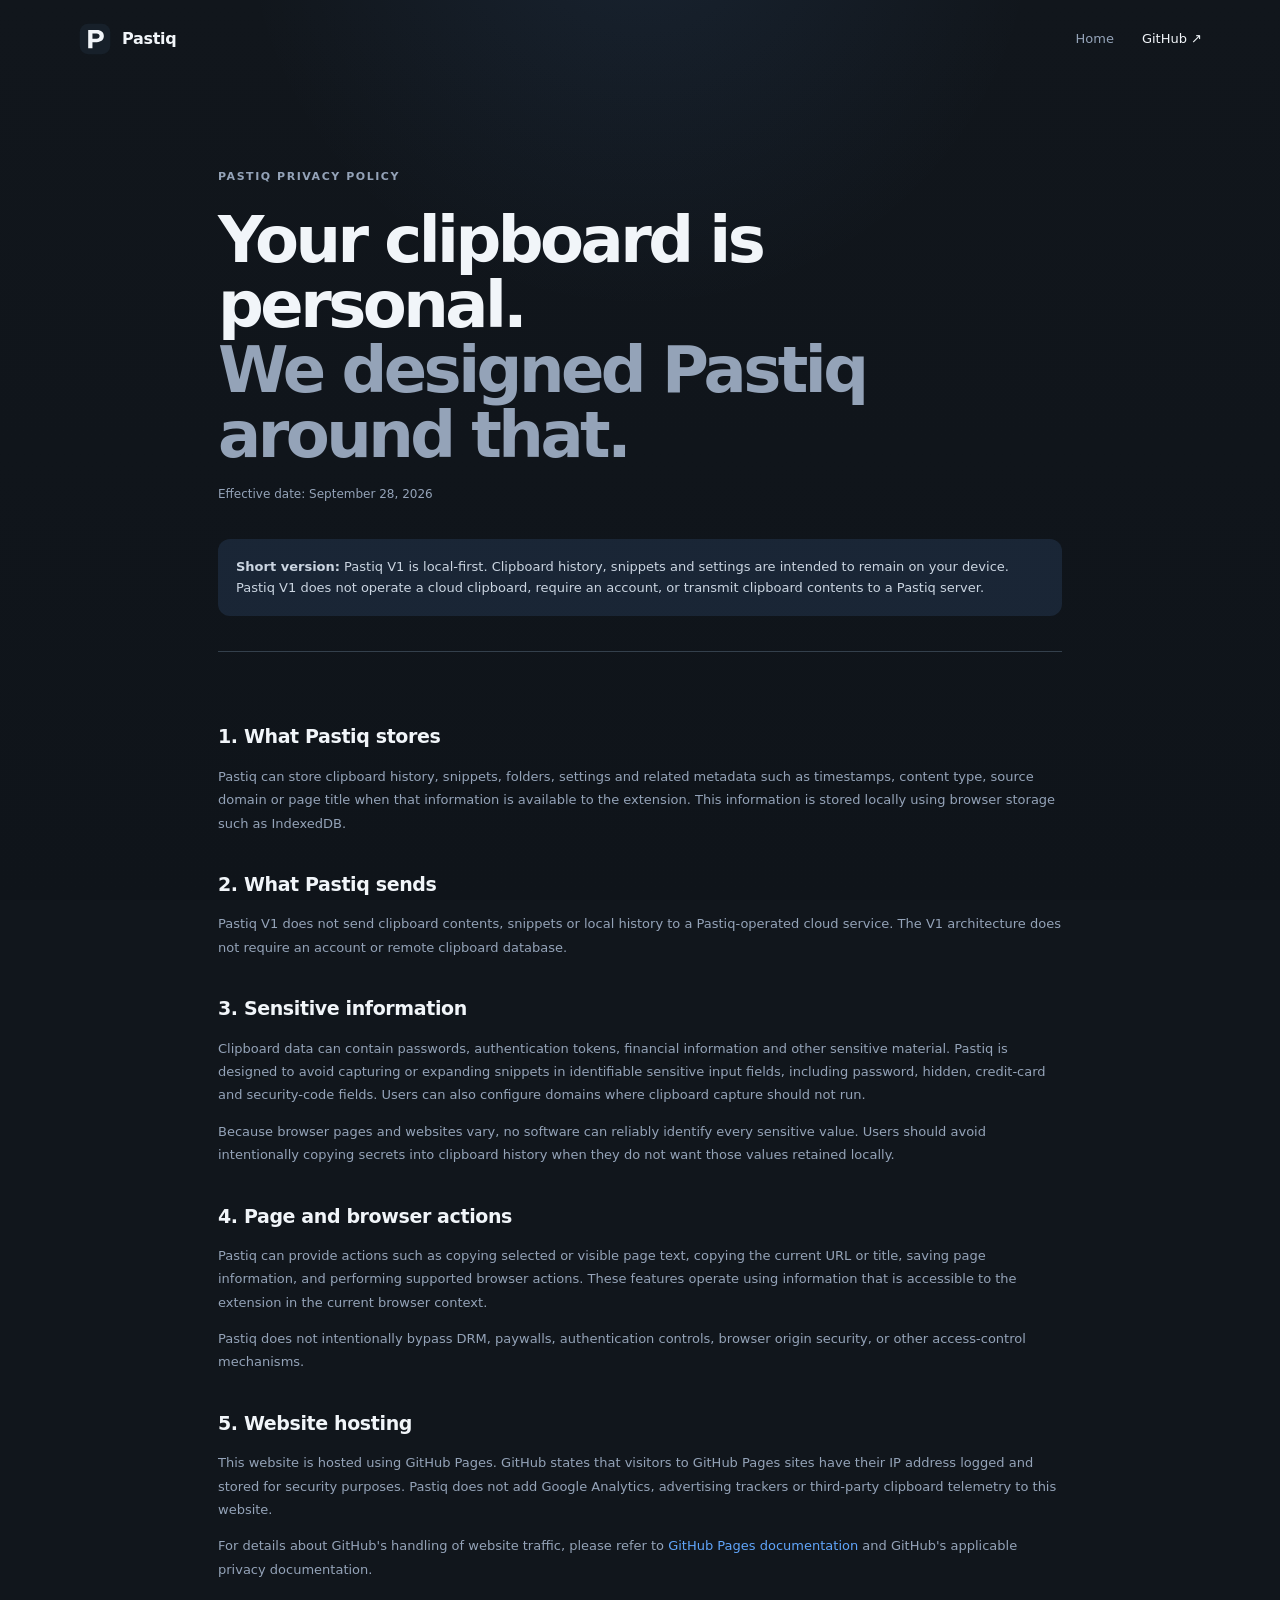
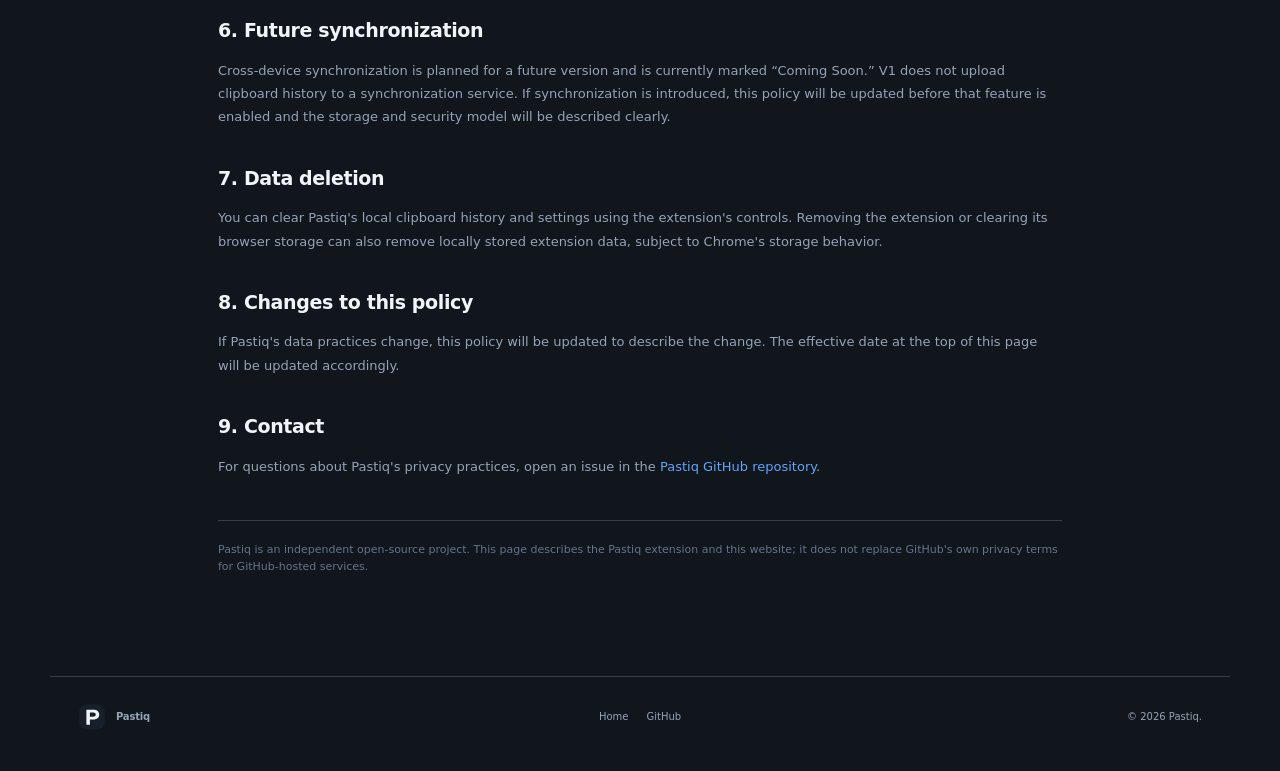
==== privacy.html @ 8e811655 "Initial commit: Pastiq official website" ====
<!doctype html>
<html lang="en">
<head>
  <meta charset="utf-8">
  <meta name="viewport" content="width=device-width, initial-scale=1">
  <meta name="theme-color" content="#11161C">
  <meta name="description" content="Pastiq Privacy Policy.">
  <title>Privacy Policy — Pastiq</title>
  <link rel="icon" href="favicon.svg" type="image/svg+xml">
  <link rel="stylesheet" href="styles.css">
</head>
<body>
  <header class="nav">
    <a class="brand" href="./" aria-label="Pastiq home"><span class="brand-mark"><svg viewBox="0 0 40 40"><rect x="2" y="2" width="36" height="36" rx="10" fill="#17202A"/><path d="M12 31V9.5h10.2c5.1 0 8.2 2.8 8.2 7.1s-3.1 7.1-8.2 7.1h-5.2V31H12Zm5-11.4h4.8c2.3 0 3.6-1.1 3.6-3s-1.3-3-3.6-3H17v6Z" fill="#F1F5F9"/></svg></span><span>Pastiq</span></a>
    <nav class="nav-links"><a href="./">Home</a><a class="github-link" href="https://github.com/pratyushkk/pastiq" target="_blank" rel="noopener">GitHub ↗</a></nav>
  </header>

  <main class="policy">
    <div class="eyebrow">Pastiq Privacy Policy</div>
    <h1>Your clipboard is personal.<br><span>We designed Pastiq around that.</span></h1>
    <p class="policy-lead">Effective date: September 28, 2026</p>

    <div class="policy-callout"><strong>Short version:</strong> Pastiq V1 is local-first. Clipboard history, snippets and settings are intended to remain on your device. Pastiq V1 does not operate a cloud clipboard, require an account, or transmit clipboard contents to a Pastiq server.</div>

    <article class="policy-content">
      <h2>1. What Pastiq stores</h2>
      <p>Pastiq can store clipboard history, snippets, folders, settings and related metadata such as timestamps, content type, source domain or page title when that information is available to the extension. This information is stored locally using browser storage such as IndexedDB.</p>

      <h2>2. What Pastiq sends</h2>
      <p>Pastiq V1 does not send clipboard contents, snippets or local history to a Pastiq-operated cloud service. The V1 architecture does not require an account or remote clipboard database.</p>

      <h2>3. Sensitive information</h2>
      <p>Clipboard data can contain passwords, authentication tokens, financial information and other sensitive material. Pastiq is designed to avoid capturing or expanding snippets in identifiable sensitive input fields, including password, hidden, credit-card and security-code fields. Users can also configure domains where clipboard capture should not run.</p>
      <p>Because browser pages and websites vary, no software can reliably identify every sensitive value. Users should avoid intentionally copying secrets into clipboard history when they do not want those values retained locally.</p>

      <h2>4. Page and browser actions</h2>
      <p>Pastiq can provide actions such as copying selected or visible page text, copying the current URL or title, saving page information, and performing supported browser actions. These features operate using information that is accessible to the extension in the current browser context.</p>
      <p>Pastiq does not intentionally bypass DRM, paywalls, authentication controls, browser origin security, or other access-control mechanisms.</p>

      <h2>5. Website hosting</h2>
      <p>This website is hosted using GitHub Pages. GitHub states that visitors to GitHub Pages sites have their IP address logged and stored for security purposes. Pastiq does not add Google Analytics, advertising trackers or third-party clipboard telemetry to this website.</p>
      <p>For details about GitHub's handling of website traffic, please refer to <a href="https://docs.github.com/en/pages/getting-started-with-github-pages/what-is-github-pages" target="_blank" rel="noopener">GitHub Pages documentation</a> and GitHub's applicable privacy documentation.</p>

      <h2>6. Future synchronization</h2>
      <p>Cross-device synchronization is planned for a future version and is currently marked “Coming Soon.” V1 does not upload clipboard history to a synchronization service. If synchronization is introduced, this policy will be updated before that feature is enabled and the storage and security model will be described clearly.</p>

      <h2>7. Data deletion</h2>
      <p>You can clear Pastiq's local clipboard history and settings using the extension's controls. Removing the extension or clearing its browser storage can also remove locally stored extension data, subject to Chrome's storage behavior.</p>

      <h2>8. Changes to this policy</h2>
      <p>If Pastiq's data practices change, this policy will be updated to describe the change. The effective date at the top of this page will be updated accordingly.</p>

      <h2>9. Contact</h2>
      <p>For questions about Pastiq's privacy practices, open an issue in the <a href="https://github.com/pratyushkk/pastiq/issues" target="_blank" rel="noopener">Pastiq GitHub repository</a>.</p>

      <div class="policy-footer-note">Pastiq is an independent open-source project. This page describes the Pastiq extension and this website; it does not replace GitHub's own privacy terms for GitHub-hosted services.</div>
    </article>
  </main>

  <footer class="footer">
    <a class="brand" href="./"><span class="brand-mark small"><svg viewBox="0 0 40 40"><rect x="2" y="2" width="36" height="36" rx="10" fill="#17202A"/><path d="M12 31V9.5h10.2c5.1 0 8.2 2.8 8.2 7.1s-3.1 7.1-8.2 7.1h-5.2V31H12Zm5-11.4h4.8c2.3 0 3.6-1.1 3.6-3s-1.3-3-3.6-3H17v6Z" fill="#F1F5F9"/></svg></span><span>Pastiq</span></a>
    <div class="footer-links"><a href="./">Home</a><a href="https://github.com/pratyushkk/pastiq" target="_blank" rel="noopener">GitHub</a></div>
    <p>© 2026 Pastiq.</p>
  </footer>
</body>
</html>
---- styles.css ----
:root{--bg:#11161C;--bg2:#151B22;--surface:#1A2129;--elev:#222B35;--hover:#28333E;--active:#303C48;--border:#34404C;--border2:#465361;--text:#F1F5F9;--text2:#CBD5E1;--muted:#94A3B8;--disabled:#64748B;--blue:#60A5FA;--blue2:#3B82F6;--blueSoft:rgba(96,165,250,.12);--green:#34D399;--purple:#A78BFA;--radius:12px;--font:Inter,ui-sans-serif,system-ui,-apple-system,BlinkMacSystemFont,"Segoe UI",sans-serif}*{box-sizing:border-box}html{scroll-behavior:smooth}body{margin:0;background:var(--bg);color:var(--text);font-family:var(--font);line-height:1.6;-webkit-font-smoothing:antialiased}body:before{content:"";position:fixed;inset:0;pointer-events:none;background:radial-gradient(circle at 50% -10%,rgba(96,165,250,.09),transparent 34%),linear-gradient(180deg,#11161C 0%,#0f141a 100%)}a{color:inherit;text-decoration:none}.ambient{position:absolute;width:420px;height:420px;border-radius:50%;filter:blur(100px);opacity:.08;pointer-events:none}.ambient-one{background:#3B82F6;top:260px;left:-220px}.ambient-two{background:#60A5FA;top:850px;right:-240px}.nav{position:relative;z-index:5;max-width:1180px;margin:auto;padding:22px 28px;display:flex;align-items:center;justify-content:space-between}.brand{display:flex;align-items:center;gap:10px;font-weight:700;letter-spacing:-.02em}.brand-mark{width:34px;height:34px;display:grid;place-items:center}.brand-mark svg{width:34px;height:34px}.brand-mark.small{width:28px;height:28px}.brand-mark.small svg{width:28px;height:28px}.nav-links{display:flex;align-items:center;gap:28px;color:var(--muted);font-size:13px}.nav-links a:hover,.footer a:hover,.text-link:hover{color:var(--text)}.github-link{color:var(--text)!important}.hero{position:relative;z-index:1;max-width:1180px;margin:0 auto;padding:105px 28px 90px;text-align:center}.eyebrow{text-transform:uppercase;letter-spacing:.14em;font-size:11px;font-weight:700;color:var(--muted);display:flex;align-items:center;gap:8px}.hero>.eyebrow{justify-content:center}.status-dot{width:6px;height:6px;border-radius:50%;background:var(--green);box-shadow:0 0 12px rgba(52,211,153,.45)}h1{font-size:clamp(48px,7vw,84px);line-height:1.02;letter-spacing:-.055em;margin:22px 0 24px;font-weight:760}h1 span,h2 span{color:var(--muted)}.hero-copy{max-width:690px;margin:0 auto;color:var(--text2);font-size:17px;line-height:1.7}.hero-actions{display:flex;justify-content:center;gap:10px;margin:30px 0 14px}.button{padding:11px 17px;border-radius:9px;font-size:13px;font-weight:650;border:1px solid var(--border);transition:150ms ease}.button.primary{background:var(--blue);color:#08111b;border-color:var(--blue)}.button.primary:hover{background:var(--blue2);border-color:var(--blue2);transform:translateY(-1px)}.button.secondary{background:rgba(255,255,255,.02);color:var(--text2)}.button.secondary:hover{background:var(--surface);border-color:var(--border2)}.hero-note{font-size:10px;letter-spacing:.18em;color:var(--disabled);margin-top:17px}.product-frame{margin:68px auto 0;max-width:930px;text-align:left;background:rgba(17,22,28,.88);border:1px solid var(--border);border-radius:16px;overflow:hidden;box-shadow:0 30px 90px rgba(0,0,0,.42),0 0 0 1px rgba(255,255,255,.02);backdrop-filter:blur(12px)}.window-bar{height:42px;border-bottom:1px solid var(--border);display:flex;align-items:center;padding:0 14px;position:relative;color:var(--muted);font-size:11px}.window-dots{display:flex;gap:6px}.window-dots i{width:6px;height:6px;border-radius:50%;background:#46515d}.window-title{position:absolute;left:50%;transform:translateX(-50%)}.window-shortcut{margin-left:auto;border:1px solid var(--border);border-radius:5px;padding:2px 6px;font-size:9px}.product-body{display:flex;min-height:470px}.product-side{width:180px;border-right:1px solid var(--border);padding:22px 13px;background:rgba(255,255,255,.01)}.mini-brand{display:flex;align-items:center;gap:8px;font-size:12px;padding:0 9px 22px}.mini-icon{display:grid;place-items:center;width:23px;height:23px;border-radius:7px;background:linear-gradient(135deg,#60A5FA,#3B82F6);color:#07111c;font-weight:800}.side-item{display:flex;align-items:center;gap:9px;color:var(--muted);font-size:11px;padding:9px;border-radius:7px;margin:2px 0}.side-item.active{color:var(--text);background:var(--blueSoft);box-shadow:inset 2px 0 var(--blue)}.product-main{flex:1;padding:23px 25px}.search-demo{height:42px;border:1px solid var(--border);background:var(--surface);border-radius:9px;display:flex;align-items:center;gap:10px;padding:0 11px;color:var(--muted);font-size:12px}.search-demo .search-text{color:var(--text2);flex:1}.search-demo kbd,.keys kbd,.mock-search kbd{font:inherit;color:var(--muted);border:1px solid var(--border);background:var(--bg2);border-radius:5px;padding:2px 6px;font-size:9px}.demo-tabs{display:flex;gap:4px;margin:14px 0 21px;border-bottom:1px solid var(--border);padding-bottom:8px}.demo-tabs span{font-size:10px;color:var(--muted);padding:6px 12px;border-radius:6px}.demo-tabs .selected{color:var(--text);background:var(--blueSoft);box-shadow:inset 0 -1px var(--blue)}.section-label{font-size:10px;font-weight:700;color:var(--text2);margin:16px 0 8px}.section-label a{float:right;color:var(--blue);font-weight:600}.clip-grid{display:grid;grid-template-columns:1fr 1fr;gap:8px}.clip{min-width:0;display:flex;align-items:center;gap:10px;padding:10px;border:1px solid var(--border);background:var(--surface);border-radius:8px}.clip-icon{width:30px;height:30px;flex:0 0 30px;border-radius:7px;display:grid;place-items:center;font-size:13px}.clip-icon.mail{background:rgba(96,165,250,.13);color:#93C5FD}.clip-icon.home{background:rgba(251,191,36,.10);color:#FCD34D}.clip-icon.link{background:rgba(96,165,250,.13);color:#93C5FD}.clip-icon.code{background:rgba(52,211,153,.10);color:#6EE7B7}.clip-icon.text{background:rgba(167,139,250,.10);color:#C4B5FD}.clip b{display:block;font-size:10px;white-space:nowrap;overflow:hidden;text-overflow:ellipsis}.clip small{display:block;color:var(--muted);font-size:9px;white-space:nowrap;overflow:hidden;text-overflow:ellipsis;margin-top:2px}.pin{margin-left:auto;color:var(--blue);font-size:11px}.clip-list{display:grid;gap:7px}.clip-list .clip{padding:9px 10px}.clip-list time{margin-left:auto;color:var(--disabled);font-size:9px}.section{position:relative;z-index:1;max-width:1180px;margin:auto;padding:105px 28px}.section-heading{max-width:680px;margin-bottom:38px}.section-heading h2,.command-copy h2,.privacy-card h2,.download-card h2{font-size:clamp(34px,4vw,54px);line-height:1.08;letter-spacing:-.045em;margin:13px 0 16px}.section-heading p,.command-copy>p{color:var(--muted);max-width:620px;margin:0}.feature-grid{display:grid;grid-template-columns:repeat(3,1fr);gap:12px}.feature-card{min-height:270px;background:linear-gradient(180deg,rgba(34,43,53,.62),rgba(26,33,41,.62));border:1px solid var(--border);border-radius:13px;padding:25px;box-shadow:0 18px 50px rgba(0,0,0,.13)}.feature-card.large{grid-column:span 2;min-height:390px}.feature-icon{width:32px;height:32px;border:1px solid var(--border);border-radius:8px;display:grid;place-items:center;color:var(--blue);background:var(--blueSoft);font-size:13px}.feature-card h3{margin:19px 0 8px;font-size:16px;letter-spacing:-.02em}.feature-card p{color:var(--muted);font-size:12px;line-height:1.7;margin:0}.mock-command{margin-top:25px;border:1px solid var(--border);border-radius:9px;overflow:hidden;background:#131920}.mock-search{height:36px;border-bottom:1px solid var(--border);padding:0 10px;display:flex;align-items:center;gap:8px;font-size:11px;color:var(--text2)}.mock-search kbd{margin-left:auto}.mock-row{display:flex;align-items:center;gap:9px;padding:10px;border-bottom:1px solid rgba(52,64,76,.55)}.mock-row:last-child{border:0}.mock-row>span{width:24px;height:24px;border-radius:6px;display:grid;place-items:center;background:var(--surface);font-size:10px}.mock-row .blue{color:#93C5FD}.mock-row .purple{color:#C4B5FD}.mock-row .green{color:#6EE7B7}.mock-row div{flex:1}.mock-row b{display:block;font-size:10px}.mock-row small{display:block;color:var(--muted);font-size:8px}.mock-row em{font-style:normal;color:var(--disabled);font-size:8px}.stat-row{display:flex;align-items:baseline;gap:9px;margin-top:36px}.stat-row strong{font-size:38px;letter-spacing:-.06em}.stat-row span{font-size:10px;color:var(--muted)}code{font-family:ui-monospace,SFMono-Regular,Menlo,monospace;color:#BFDBFE;background:rgba(96,165,250,.09);padding:2px 5px;border-radius:5px;font-size:.9em}.snippet-chip{margin-top:28px;border:1px solid var(--border);background:var(--surface);border-radius:8px;padding:10px;font-size:10px;display:flex;gap:9px;align-items:center}.snippet-chip span:first-child{color:var(--blue);font-family:monospace}.snippet-chip span:last-child{color:var(--muted);white-space:nowrap;overflow:hidden;text-overflow:ellipsis}.action-stack{display:grid;gap:6px;margin-top:25px}.action-stack span{display:flex;justify-content:space-between;gap:8px;border:1px solid var(--border);background:var(--surface);border-radius:7px;padding:8px;font-size:9px;color:var(--text2)}.action-stack b{font-weight:500;color:var(--blue);font-size:8px}.keys{display:flex;align-items:center;gap:5px;margin-top:34px;color:var(--muted);font-size:11px}.keys kbd{border:1px solid var(--border);background:var(--surface);border-radius:6px;padding:5px 8px;color:var(--text2);font-size:9px}.swatches{display:flex;gap:5px;margin-top:34px}.swatches i{width:28px;height:28px;border-radius:8px;border:1px solid var(--border)}.swatches i:nth-child(1){background:#11161C}.swatches i:nth-child(2){background:#1A2129}.swatches i:nth-child(3){background:#222B35}.swatches i:nth-child(4){background:#34404C}.swatches i:nth-child(5){background:#60A5FA}.command-section{position:relative;z-index:1;max-width:1180px;margin:auto;padding:105px 28px;display:grid;grid-template-columns:1fr 1fr;gap:70px;align-items:center}.command-copy ul{padding:0;margin:28px 0 0;list-style:none;display:grid;gap:12px;color:var(--text2);font-size:12px}.command-copy li span{color:var(--green);margin-right:9px}.command-panel{background:rgba(17,22,28,.9);border:1px solid var(--border);border-radius:14px;padding:12px;box-shadow:0 25px 70px rgba(0,0,0,.3)}.panel-search{height:40px;border:1px solid var(--border);border-radius:8px;background:var(--surface);display:flex;align-items:center;padding:0 11px;color:var(--text2);font-size:11px}.panel-search span{margin-left:auto;color:var(--muted)}.panel-title{font-size:9px;font-weight:700;color:var(--muted);letter-spacing:.12em;padding:17px 7px 7px}.command-row{display:flex;align-items:center;gap:9px;padding:10px 8px;border-radius:7px;color:var(--text2);font-size:10px}.command-row.active{background:var(--blueSoft);box-shadow:inset 0 0 0 1px var(--accent-border)}.command-row>span{color:var(--blue);width:17px;text-align:center}.command-row b{font-weight:550;flex:1}.command-row button{border:1px solid var(--border);background:var(--surface);color:var(--muted);border-radius:5px;padding:4px 7px;font:inherit}.divider{height:1px;background:var(--border);margin:8px 0}.privacy-section{position:relative;z-index:1;max-width:1180px;margin:auto;padding:30px 28px 105px}.privacy-card{display:flex;gap:22px;align-items:flex-start;background:linear-gradient(135deg,rgba(96,165,250,.10),rgba(34,43,53,.6));border:1px solid var(--accent-border);border-radius:14px;padding:32px}.privacy-icon{width:40px;height:40px;border-radius:10px;display:grid;place-items:center;background:var(--blueSoft);color:var(--blue);border:1px solid var(--accent-border);flex:0 0 auto}.privacy-card h2{font-size:30px;margin:7px 0 10px}.privacy-card p{color:var(--muted);font-size:12px;max-width:750px;margin:0 0 10px}.text-link{font-size:12px;color:var(--blue);font-weight:650}.download-section{position:relative;z-index:1;max-width:1180px;margin:auto;padding:0 28px 110px}.download-card{text-align:center;padding:70px 30px;border:1px solid var(--border);border-radius:16px;background:linear-gradient(180deg,rgba(34,43,53,.68),rgba(17,22,28,.68))}.download-card h2{font-size:44px}.download-card p{max-width:600px;margin:0 auto;color:var(--muted);font-size:12px}.download-meta{display:flex;justify-content:center;gap:8px;flex-wrap:wrap;margin-top:24px}.download-meta span{border:1px solid var(--border);background:var(--surface);border-radius:999px;padding:5px 9px;color:var(--muted);font-size:9px}.footer{position:relative;z-index:1;max-width:1180px;margin:auto;padding:26px 28px 40px;border-top:1px solid var(--border);display:grid;grid-template-columns:1fr auto 1fr;align-items:center;gap:18px;color:var(--muted);font-size:10px}.footer-links{display:flex;gap:18px}.footer p{text-align:right;margin:0}.policy{position:relative;z-index:1;max-width:900px;margin:auto;padding:90px 28px 100px}.policy h1{font-size:clamp(40px,5vw,65px);margin-bottom:16px}.policy-lead{color:var(--muted);font-size:12px}.policy-callout{margin:35px 0;border:1px solid var(--accent-border);background:var(--blueSoft);border-radius:12px;padding:18px;color:var(--text2);font-size:13px}.policy-content{border-top:1px solid var(--border);padding-top:35px}.policy-content h2{font-size:19px;letter-spacing:-.02em;margin:34px 0 8px}.policy-content p{color:var(--muted);font-size:13px;line-height:1.8}.policy-content a{color:var(--blue)}.policy-footer-note{margin-top:42px;padding-top:20px;border-top:1px solid var(--border);font-size:11px;color:var(--disabled)}@media(max-width:850px){.nav-links{gap:14px}.feature-grid{grid-template-columns:1fr 1fr}.feature-card.large{grid-column:span 2}.command-section{grid-template-columns:1fr;gap:35px}.product-side{display:none}.product-main{padding:18px}.hero{padding-top:75px}}@media(max-width:620px){.nav{padding:17px 18px}.nav-links a:not(.github-link){display:none}.hero,.section,.command-section,.privacy-section,.download-section,.policy{padding-left:18px;padding-right:18px}.hero{padding-top:62px}.hero-copy{font-size:15px}.feature-grid{grid-template-columns:1fr}.feature-card.large{grid-column:auto}.clip-grid{grid-template-columns:1fr}.product-frame{margin-top:45px}.product-body{min-height:360px}.footer{grid-template-columns:1fr;gap:12px;padding-left:18px;padding-right:18px}.footer p{text-align:left}.privacy-card{flex-direction:column}.download-card{padding:50px 20px}.download-card h2{font-size:34px}}@media(prefers-reduced-motion:reduce){html{scroll-behavior:auto}.button{transition:none}}
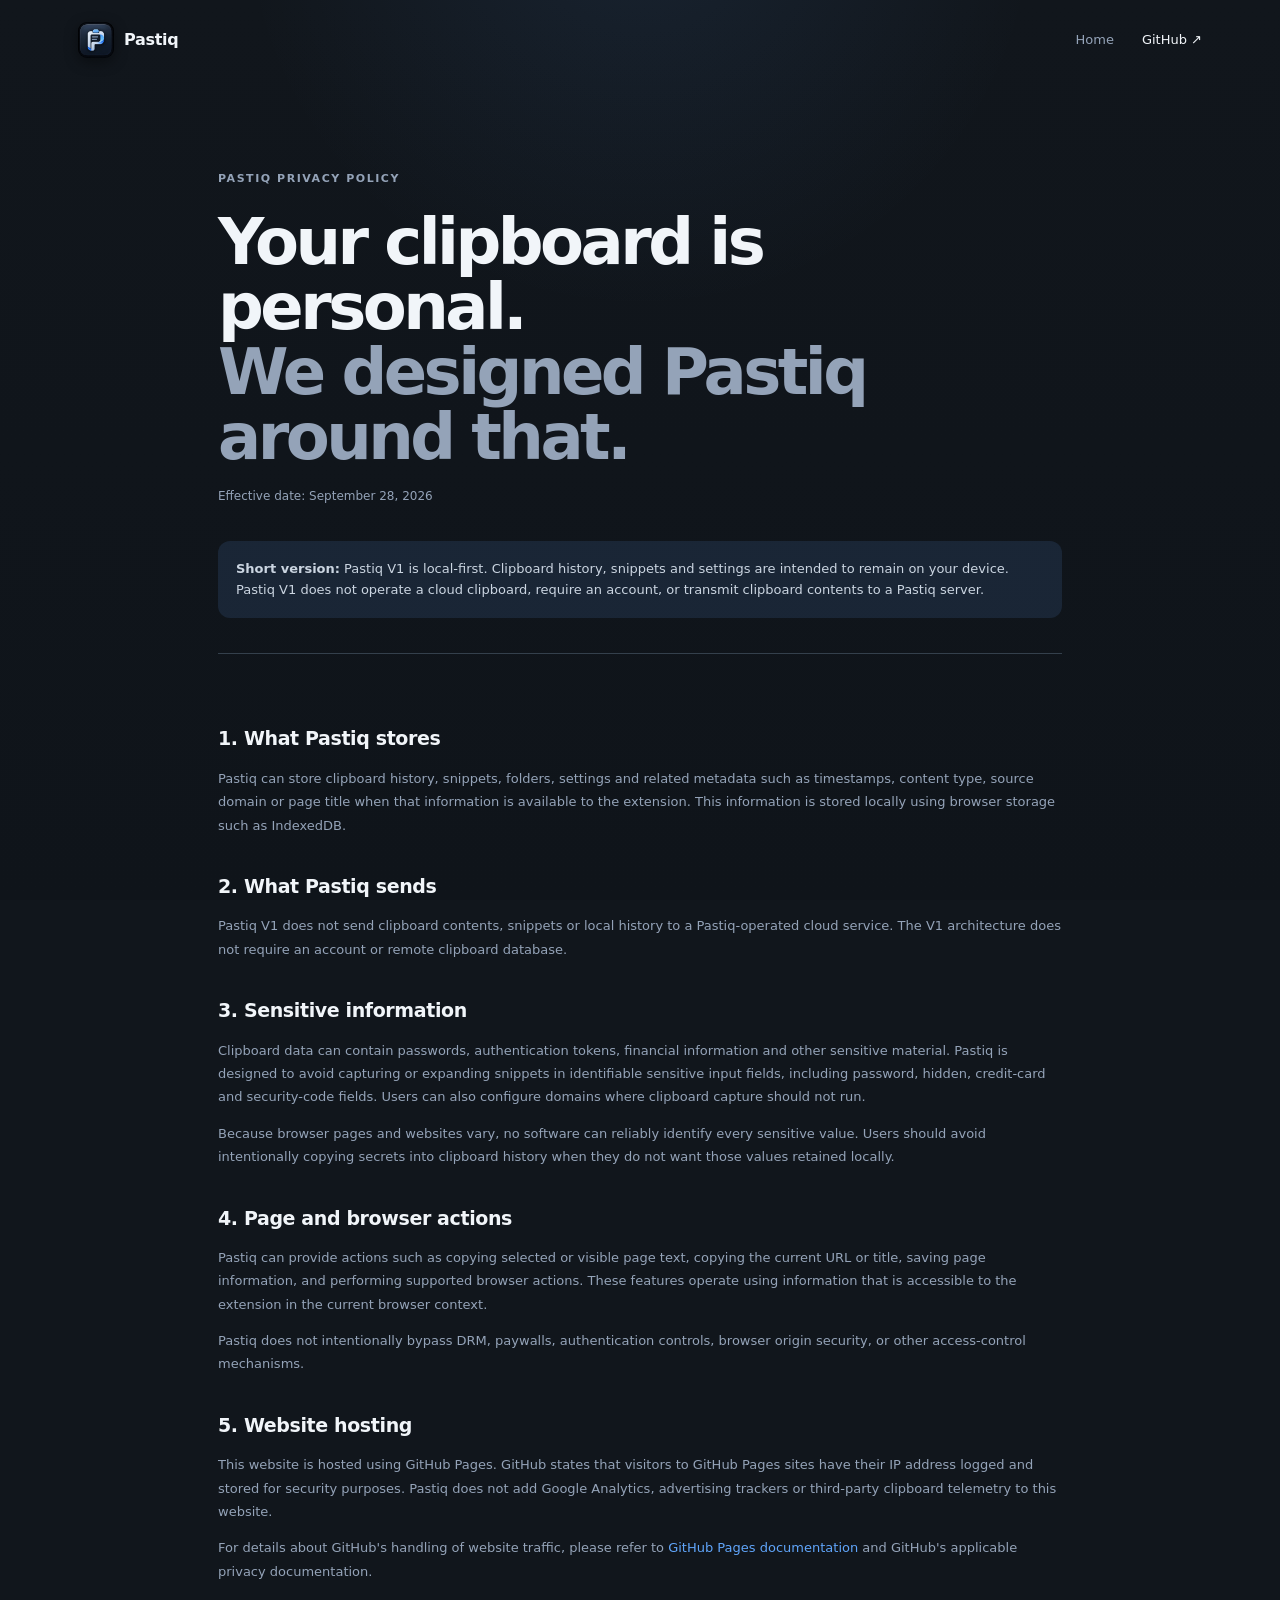
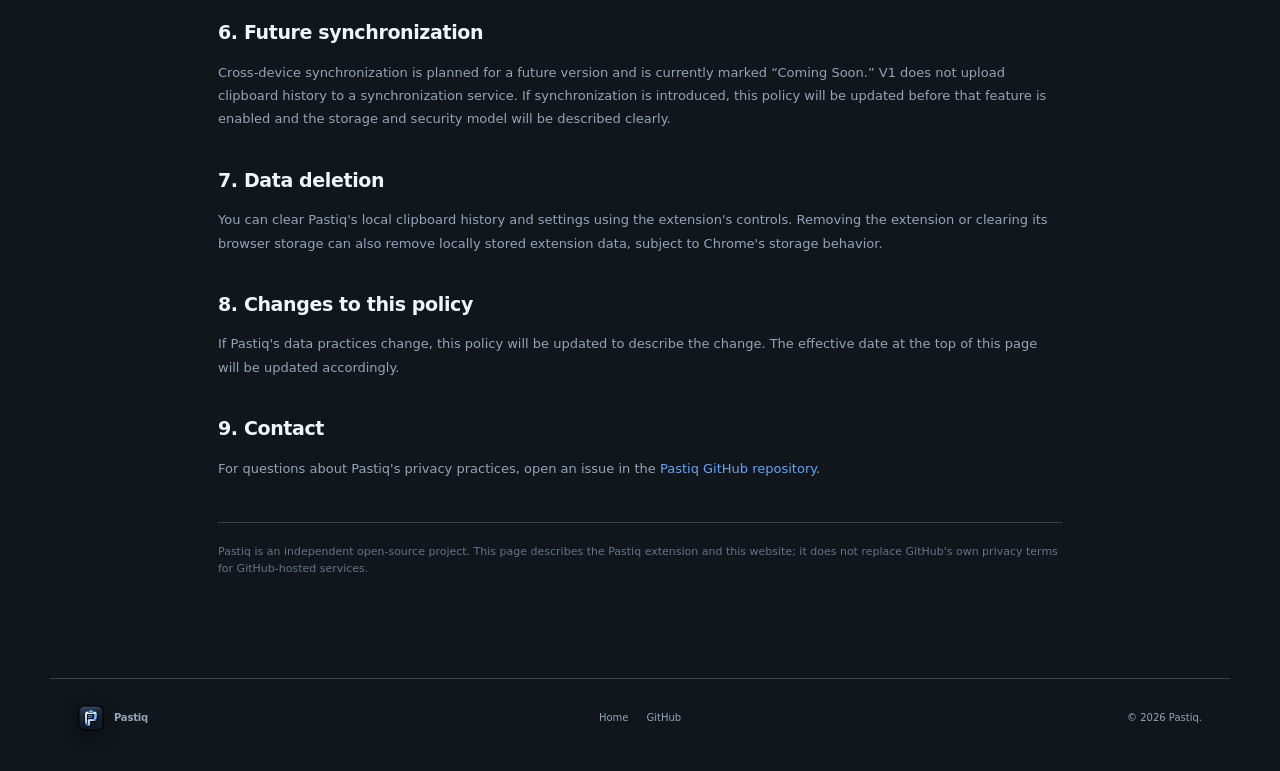
==== commit aea424c5: "Feat: Use official Pastiq brand logo across website, favicon, and preview" ====
--- a/privacy.html
+++ b/privacy.html
@@ -6,12 +6,13 @@
   <meta name="theme-color" content="#11161C">
   <meta name="description" content="Pastiq Privacy Policy.">
   <title>Privacy Policy — Pastiq</title>
-  <link rel="icon" href="favicon.svg" type="image/svg+xml">
+  <link rel="icon" href="icons/icon32.png" type="image/png">
+  <link rel="apple-touch-icon" href="icons/icon128.png">
   <link rel="stylesheet" href="styles.css">
 </head>
 <body>
   <header class="nav">
-    <a class="brand" href="./" aria-label="Pastiq home"><span class="brand-mark"><svg viewBox="0 0 40 40"><rect x="2" y="2" width="36" height="36" rx="10" fill="#17202A"/><path d="M12 31V9.5h10.2c5.1 0 8.2 2.8 8.2 7.1s-3.1 7.1-8.2 7.1h-5.2V31H12Zm5-11.4h4.8c2.3 0 3.6-1.1 3.6-3s-1.3-3-3.6-3H17v6Z" fill="#F1F5F9"/></svg></span><span>Pastiq</span></a>
+    <a class="brand" href="./" aria-label="Pastiq home"><img src="icons/icon128.png" alt="Pastiq logo" class="brand-logo" width="36" height="36"><span>Pastiq</span></a>
     <nav class="nav-links"><a href="./">Home</a><a class="github-link" href="https://github.com/pratyushkk/pastiq" target="_blank" rel="noopener">GitHub ↗</a></nav>
   </header>
 
@@ -58,7 +59,7 @@
   </main>
 
   <footer class="footer">
-    <a class="brand" href="./"><span class="brand-mark small"><svg viewBox="0 0 40 40"><rect x="2" y="2" width="36" height="36" rx="10" fill="#17202A"/><path d="M12 31V9.5h10.2c5.1 0 8.2 2.8 8.2 7.1s-3.1 7.1-8.2 7.1h-5.2V31H12Zm5-11.4h4.8c2.3 0 3.6-1.1 3.6-3s-1.3-3-3.6-3H17v6Z" fill="#F1F5F9"/></svg></span><span>Pastiq</span></a>
+    <a class="brand" href="./"><img src="icons/icon48.png" alt="Pastiq logo" class="brand-logo small" width="26" height="26"><span>Pastiq</span></a>
     <div class="footer-links"><a href="./">Home</a><a href="https://github.com/pratyushkk/pastiq" target="_blank" rel="noopener">GitHub</a></div>
     <p>© 2026 Pastiq.</p>
   </footer>
--- a/styles.css
+++ b/styles.css
@@ -1 +1 @@
-:root{--bg:#11161C;--bg2:#151B22;--surface:#1A2129;--elev:#222B35;--hover:#28333E;--active:#303C48;--border:#34404C;--border2:#465361;--text:#F1F5F9;--text2:#CBD5E1;--muted:#94A3B8;--disabled:#64748B;--blue:#60A5FA;--blue2:#3B82F6;--blueSoft:rgba(96,165,250,.12);--green:#34D399;--purple:#A78BFA;--radius:12px;--font:Inter,ui-sans-serif,system-ui,-apple-system,BlinkMacSystemFont,"Segoe UI",sans-serif}*{box-sizing:border-box}html{scroll-behavior:smooth}body{margin:0;background:var(--bg);color:var(--text);font-family:var(--font);line-height:1.6;-webkit-font-smoothing:antialiased}body:before{content:"";position:fixed;inset:0;pointer-events:none;background:radial-gradient(circle at 50% -10%,rgba(96,165,250,.09),transparent 34%),linear-gradient(180deg,#11161C 0%,#0f141a 100%)}a{color:inherit;text-decoration:none}.ambient{position:absolute;width:420px;height:420px;border-radius:50%;filter:blur(100px);opacity:.08;pointer-events:none}.ambient-one{background:#3B82F6;top:260px;left:-220px}.ambient-two{background:#60A5FA;top:850px;right:-240px}.nav{position:relative;z-index:5;max-width:1180px;margin:auto;padding:22px 28px;display:flex;align-items:center;justify-content:space-between}.brand{display:flex;align-items:center;gap:10px;font-weight:700;letter-spacing:-.02em}.brand-mark{width:34px;height:34px;display:grid;place-items:center}.brand-mark svg{width:34px;height:34px}.brand-mark.small{width:28px;height:28px}.brand-mark.small svg{width:28px;height:28px}.nav-links{display:flex;align-items:center;gap:28px;color:var(--muted);font-size:13px}.nav-links a:hover,.footer a:hover,.text-link:hover{color:var(--text)}.github-link{color:var(--text)!important}.hero{position:relative;z-index:1;max-width:1180px;margin:0 auto;padding:105px 28px 90px;text-align:center}.eyebrow{text-transform:uppercase;letter-spacing:.14em;font-size:11px;font-weight:700;color:var(--muted);display:flex;align-items:center;gap:8px}.hero>.eyebrow{justify-content:center}.status-dot{width:6px;height:6px;border-radius:50%;background:var(--green);box-shadow:0 0 12px rgba(52,211,153,.45)}h1{font-size:clamp(48px,7vw,84px);line-height:1.02;letter-spacing:-.055em;margin:22px 0 24px;font-weight:760}h1 span,h2 span{color:var(--muted)}.hero-copy{max-width:690px;margin:0 auto;color:var(--text2);font-size:17px;line-height:1.7}.hero-actions{display:flex;justify-content:center;gap:10px;margin:30px 0 14px}.button{padding:11px 17px;border-radius:9px;font-size:13px;font-weight:650;border:1px solid var(--border);transition:150ms ease}.button.primary{background:var(--blue);color:#08111b;border-color:var(--blue)}.button.primary:hover{background:var(--blue2);border-color:var(--blue2);transform:translateY(-1px)}.button.secondary{background:rgba(255,255,255,.02);color:var(--text2)}.button.secondary:hover{background:var(--surface);border-color:var(--border2)}.hero-note{font-size:10px;letter-spacing:.18em;color:var(--disabled);margin-top:17px}.product-frame{margin:68px auto 0;max-width:930px;text-align:left;background:rgba(17,22,28,.88);border:1px solid var(--border);border-radius:16px;overflow:hidden;box-shadow:0 30px 90px rgba(0,0,0,.42),0 0 0 1px rgba(255,255,255,.02);backdrop-filter:blur(12px)}.window-bar{height:42px;border-bottom:1px solid var(--border);display:flex;align-items:center;padding:0 14px;position:relative;color:var(--muted);font-size:11px}.window-dots{display:flex;gap:6px}.window-dots i{width:6px;height:6px;border-radius:50%;background:#46515d}.window-title{position:absolute;left:50%;transform:translateX(-50%)}.window-shortcut{margin-left:auto;border:1px solid var(--border);border-radius:5px;padding:2px 6px;font-size:9px}.product-body{display:flex;min-height:470px}.product-side{width:180px;border-right:1px solid var(--border);padding:22px 13px;background:rgba(255,255,255,.01)}.mini-brand{display:flex;align-items:center;gap:8px;font-size:12px;padding:0 9px 22px}.mini-icon{display:grid;place-items:center;width:23px;height:23px;border-radius:7px;background:linear-gradient(135deg,#60A5FA,#3B82F6);color:#07111c;font-weight:800}.side-item{display:flex;align-items:center;gap:9px;color:var(--muted);font-size:11px;padding:9px;border-radius:7px;margin:2px 0}.side-item.active{color:var(--text);background:var(--blueSoft);box-shadow:inset 2px 0 var(--blue)}.product-main{flex:1;padding:23px 25px}.search-demo{height:42px;border:1px solid var(--border);background:var(--surface);border-radius:9px;display:flex;align-items:center;gap:10px;padding:0 11px;color:var(--muted);font-size:12px}.search-demo .search-text{color:var(--text2);flex:1}.search-demo kbd,.keys kbd,.mock-search kbd{font:inherit;color:var(--muted);border:1px solid var(--border);background:var(--bg2);border-radius:5px;padding:2px 6px;font-size:9px}.demo-tabs{display:flex;gap:4px;margin:14px 0 21px;border-bottom:1px solid var(--border);padding-bottom:8px}.demo-tabs span{font-size:10px;color:var(--muted);padding:6px 12px;border-radius:6px}.demo-tabs .selected{color:var(--text);background:var(--blueSoft);box-shadow:inset 0 -1px var(--blue)}.section-label{font-size:10px;font-weight:700;color:var(--text2);margin:16px 0 8px}.section-label a{float:right;color:var(--blue);font-weight:600}.clip-grid{display:grid;grid-template-columns:1fr 1fr;gap:8px}.clip{min-width:0;display:flex;align-items:center;gap:10px;padding:10px;border:1px solid var(--border);background:var(--surface);border-radius:8px}.clip-icon{width:30px;height:30px;flex:0 0 30px;border-radius:7px;display:grid;place-items:center;font-size:13px}.clip-icon.mail{background:rgba(96,165,250,.13);color:#93C5FD}.clip-icon.home{background:rgba(251,191,36,.10);color:#FCD34D}.clip-icon.link{background:rgba(96,165,250,.13);color:#93C5FD}.clip-icon.code{background:rgba(52,211,153,.10);color:#6EE7B7}.clip-icon.text{background:rgba(167,139,250,.10);color:#C4B5FD}.clip b{display:block;font-size:10px;white-space:nowrap;overflow:hidden;text-overflow:ellipsis}.clip small{display:block;color:var(--muted);font-size:9px;white-space:nowrap;overflow:hidden;text-overflow:ellipsis;margin-top:2px}.pin{margin-left:auto;color:var(--blue);font-size:11px}.clip-list{display:grid;gap:7px}.clip-list .clip{padding:9px 10px}.clip-list time{margin-left:auto;color:var(--disabled);font-size:9px}.section{position:relative;z-index:1;max-width:1180px;margin:auto;padding:105px 28px}.section-heading{max-width:680px;margin-bottom:38px}.section-heading h2,.command-copy h2,.privacy-card h2,.download-card h2{font-size:clamp(34px,4vw,54px);line-height:1.08;letter-spacing:-.045em;margin:13px 0 16px}.section-heading p,.command-copy>p{color:var(--muted);max-width:620px;margin:0}.feature-grid{display:grid;grid-template-columns:repeat(3,1fr);gap:12px}.feature-card{min-height:270px;background:linear-gradient(180deg,rgba(34,43,53,.62),rgba(26,33,41,.62));border:1px solid var(--border);border-radius:13px;padding:25px;box-shadow:0 18px 50px rgba(0,0,0,.13)}.feature-card.large{grid-column:span 2;min-height:390px}.feature-icon{width:32px;height:32px;border:1px solid var(--border);border-radius:8px;display:grid;place-items:center;color:var(--blue);background:var(--blueSoft);font-size:13px}.feature-card h3{margin:19px 0 8px;font-size:16px;letter-spacing:-.02em}.feature-card p{color:var(--muted);font-size:12px;line-height:1.7;margin:0}.mock-command{margin-top:25px;border:1px solid var(--border);border-radius:9px;overflow:hidden;background:#131920}.mock-search{height:36px;border-bottom:1px solid var(--border);padding:0 10px;display:flex;align-items:center;gap:8px;font-size:11px;color:var(--text2)}.mock-search kbd{margin-left:auto}.mock-row{display:flex;align-items:center;gap:9px;padding:10px;border-bottom:1px solid rgba(52,64,76,.55)}.mock-row:last-child{border:0}.mock-row>span{width:24px;height:24px;border-radius:6px;display:grid;place-items:center;background:var(--surface);font-size:10px}.mock-row .blue{color:#93C5FD}.mock-row .purple{color:#C4B5FD}.mock-row .green{color:#6EE7B7}.mock-row div{flex:1}.mock-row b{display:block;font-size:10px}.mock-row small{display:block;color:var(--muted);font-size:8px}.mock-row em{font-style:normal;color:var(--disabled);font-size:8px}.stat-row{display:flex;align-items:baseline;gap:9px;margin-top:36px}.stat-row strong{font-size:38px;letter-spacing:-.06em}.stat-row span{font-size:10px;color:var(--muted)}code{font-family:ui-monospace,SFMono-Regular,Menlo,monospace;color:#BFDBFE;background:rgba(96,165,250,.09);padding:2px 5px;border-radius:5px;font-size:.9em}.snippet-chip{margin-top:28px;border:1px solid var(--border);background:var(--surface);border-radius:8px;padding:10px;font-size:10px;display:flex;gap:9px;align-items:center}.snippet-chip span:first-child{color:var(--blue);font-family:monospace}.snippet-chip span:last-child{color:var(--muted);white-space:nowrap;overflow:hidden;text-overflow:ellipsis}.action-stack{display:grid;gap:6px;margin-top:25px}.action-stack span{display:flex;justify-content:space-between;gap:8px;border:1px solid var(--border);background:var(--surface);border-radius:7px;padding:8px;font-size:9px;color:var(--text2)}.action-stack b{font-weight:500;color:var(--blue);font-size:8px}.keys{display:flex;align-items:center;gap:5px;margin-top:34px;color:var(--muted);font-size:11px}.keys kbd{border:1px solid var(--border);background:var(--surface);border-radius:6px;padding:5px 8px;color:var(--text2);font-size:9px}.swatches{display:flex;gap:5px;margin-top:34px}.swatches i{width:28px;height:28px;border-radius:8px;border:1px solid var(--border)}.swatches i:nth-child(1){background:#11161C}.swatches i:nth-child(2){background:#1A2129}.swatches i:nth-child(3){background:#222B35}.swatches i:nth-child(4){background:#34404C}.swatches i:nth-child(5){background:#60A5FA}.command-section{position:relative;z-index:1;max-width:1180px;margin:auto;padding:105px 28px;display:grid;grid-template-columns:1fr 1fr;gap:70px;align-items:center}.command-copy ul{padding:0;margin:28px 0 0;list-style:none;display:grid;gap:12px;color:var(--text2);font-size:12px}.command-copy li span{color:var(--green);margin-right:9px}.command-panel{background:rgba(17,22,28,.9);border:1px solid var(--border);border-radius:14px;padding:12px;box-shadow:0 25px 70px rgba(0,0,0,.3)}.panel-search{height:40px;border:1px solid var(--border);border-radius:8px;background:var(--surface);display:flex;align-items:center;padding:0 11px;color:var(--text2);font-size:11px}.panel-search span{margin-left:auto;color:var(--muted)}.panel-title{font-size:9px;font-weight:700;color:var(--muted);letter-spacing:.12em;padding:17px 7px 7px}.command-row{display:flex;align-items:center;gap:9px;padding:10px 8px;border-radius:7px;color:var(--text2);font-size:10px}.command-row.active{background:var(--blueSoft);box-shadow:inset 0 0 0 1px var(--accent-border)}.command-row>span{color:var(--blue);width:17px;text-align:center}.command-row b{font-weight:550;flex:1}.command-row button{border:1px solid var(--border);background:var(--surface);color:var(--muted);border-radius:5px;padding:4px 7px;font:inherit}.divider{height:1px;background:var(--border);margin:8px 0}.privacy-section{position:relative;z-index:1;max-width:1180px;margin:auto;padding:30px 28px 105px}.privacy-card{display:flex;gap:22px;align-items:flex-start;background:linear-gradient(135deg,rgba(96,165,250,.10),rgba(34,43,53,.6));border:1px solid var(--accent-border);border-radius:14px;padding:32px}.privacy-icon{width:40px;height:40px;border-radius:10px;display:grid;place-items:center;background:var(--blueSoft);color:var(--blue);border:1px solid var(--accent-border);flex:0 0 auto}.privacy-card h2{font-size:30px;margin:7px 0 10px}.privacy-card p{color:var(--muted);font-size:12px;max-width:750px;margin:0 0 10px}.text-link{font-size:12px;color:var(--blue);font-weight:650}.download-section{position:relative;z-index:1;max-width:1180px;margin:auto;padding:0 28px 110px}.download-card{text-align:center;padding:70px 30px;border:1px solid var(--border);border-radius:16px;background:linear-gradient(180deg,rgba(34,43,53,.68),rgba(17,22,28,.68))}.download-card h2{font-size:44px}.download-card p{max-width:600px;margin:0 auto;color:var(--muted);font-size:12px}.download-meta{display:flex;justify-content:center;gap:8px;flex-wrap:wrap;margin-top:24px}.download-meta span{border:1px solid var(--border);background:var(--surface);border-radius:999px;padding:5px 9px;color:var(--muted);font-size:9px}.footer{position:relative;z-index:1;max-width:1180px;margin:auto;padding:26px 28px 40px;border-top:1px solid var(--border);display:grid;grid-template-columns:1fr auto 1fr;align-items:center;gap:18px;color:var(--muted);font-size:10px}.footer-links{display:flex;gap:18px}.footer p{text-align:right;margin:0}.policy{position:relative;z-index:1;max-width:900px;margin:auto;padding:90px 28px 100px}.policy h1{font-size:clamp(40px,5vw,65px);margin-bottom:16px}.policy-lead{color:var(--muted);font-size:12px}.policy-callout{margin:35px 0;border:1px solid var(--accent-border);background:var(--blueSoft);border-radius:12px;padding:18px;color:var(--text2);font-size:13px}.policy-content{border-top:1px solid var(--border);padding-top:35px}.policy-content h2{font-size:19px;letter-spacing:-.02em;margin:34px 0 8px}.policy-content p{color:var(--muted);font-size:13px;line-height:1.8}.policy-content a{color:var(--blue)}.policy-footer-note{margin-top:42px;padding-top:20px;border-top:1px solid var(--border);font-size:11px;color:var(--disabled)}@media(max-width:850px){.nav-links{gap:14px}.feature-grid{grid-template-columns:1fr 1fr}.feature-card.large{grid-column:span 2}.command-section{grid-template-columns:1fr;gap:35px}.product-side{display:none}.product-main{padding:18px}.hero{padding-top:75px}}@media(max-width:620px){.nav{padding:17px 18px}.nav-links a:not(.github-link){display:none}.hero,.section,.command-section,.privacy-section,.download-section,.policy{padding-left:18px;padding-right:18px}.hero{padding-top:62px}.hero-copy{font-size:15px}.feature-grid{grid-template-columns:1fr}.feature-card.large{grid-column:auto}.clip-grid{grid-template-columns:1fr}.product-frame{margin-top:45px}.product-body{min-height:360px}.footer{grid-template-columns:1fr;gap:12px;padding-left:18px;padding-right:18px}.footer p{text-align:left}.privacy-card{flex-direction:column}.download-card{padding:50px 20px}.download-card h2{font-size:34px}}@media(prefers-reduced-motion:reduce){html{scroll-behavior:auto}.button{transition:none}}+:root{--bg:#11161C;--bg2:#151B22;--surface:#1A2129;--elev:#222B35;--hover:#28333E;--active:#303C48;--border:#34404C;--border2:#465361;--text:#F1F5F9;--text2:#CBD5E1;--muted:#94A3B8;--disabled:#64748B;--blue:#60A5FA;--blue2:#3B82F6;--blueSoft:rgba(96,165,250,.12);--green:#34D399;--purple:#A78BFA;--radius:12px;--font:Inter,ui-sans-serif,system-ui,-apple-system,BlinkMacSystemFont,"Segoe UI",sans-serif}*{box-sizing:border-box}html{scroll-behavior:smooth}body{margin:0;background:var(--bg);color:var(--text);font-family:var(--font);line-height:1.6;-webkit-font-smoothing:antialiased}body:before{content:"";position:fixed;inset:0;pointer-events:none;background:radial-gradient(circle at 50% -10%,rgba(96,165,250,.09),transparent 34%),linear-gradient(180deg,#11161C 0%,#0f141a 100%)}a{color:inherit;text-decoration:none}.ambient{position:absolute;width:420px;height:420px;border-radius:50%;filter:blur(100px);opacity:.08;pointer-events:none}.ambient-one{background:#3B82F6;top:260px;left:-220px}.ambient-two{background:#60A5FA;top:850px;right:-240px}.nav{position:relative;z-index:5;max-width:1180px;margin:auto;padding:22px 28px;display:flex;align-items:center;justify-content:space-between}.brand{display:flex;align-items:center;gap:10px;font-weight:700;letter-spacing:-.02em}.brand-mark{width:34px;height:34px;display:grid;place-items:center}.brand-mark svg{width:34px;height:34px}.brand-mark.small{width:28px;height:28px}.brand-mark.small svg{width:28px;height:28px}.nav-links{display:flex;align-items:center;gap:28px;color:var(--muted);font-size:13px}.nav-links a:hover,.footer a:hover,.text-link:hover{color:var(--text)}.github-link{color:var(--text)!important}.hero{position:relative;z-index:1;max-width:1180px;margin:0 auto;padding:105px 28px 90px;text-align:center}.eyebrow{text-transform:uppercase;letter-spacing:.14em;font-size:11px;font-weight:700;color:var(--muted);display:flex;align-items:center;gap:8px}.hero>.eyebrow{justify-content:center}.status-dot{width:6px;height:6px;border-radius:50%;background:var(--green);box-shadow:0 0 12px rgba(52,211,153,.45)}h1{font-size:clamp(48px,7vw,84px);line-height:1.02;letter-spacing:-.055em;margin:22px 0 24px;font-weight:760}h1 span,h2 span{color:var(--muted)}.hero-copy{max-width:690px;margin:0 auto;color:var(--text2);font-size:17px;line-height:1.7}.hero-actions{display:flex;justify-content:center;gap:10px;margin:30px 0 14px}.button{padding:11px 17px;border-radius:9px;font-size:13px;font-weight:650;border:1px solid var(--border);transition:150ms ease}.button.primary{background:var(--blue);color:#08111b;border-color:var(--blue)}.button.primary:hover{background:var(--blue2);border-color:var(--blue2);transform:translateY(-1px)}.button.secondary{background:rgba(255,255,255,.02);color:var(--text2)}.button.secondary:hover{background:var(--surface);border-color:var(--border2)}.hero-note{font-size:10px;letter-spacing:.18em;color:var(--disabled);margin-top:17px}.product-frame{margin:68px auto 0;max-width:930px;text-align:left;background:rgba(17,22,28,.88);border:1px solid var(--border);border-radius:16px;overflow:hidden;box-shadow:0 30px 90px rgba(0,0,0,.42),0 0 0 1px rgba(255,255,255,.02);backdrop-filter:blur(12px)}.window-bar{height:42px;border-bottom:1px solid var(--border);display:flex;align-items:center;padding:0 14px;position:relative;color:var(--muted);font-size:11px}.window-dots{display:flex;gap:6px}.window-dots i{width:6px;height:6px;border-radius:50%;background:#46515d}.window-title{position:absolute;left:50%;transform:translateX(-50%)}.window-shortcut{margin-left:auto;border:1px solid var(--border);border-radius:5px;padding:2px 6px;font-size:9px}.product-body{display:flex;min-height:470px}.product-side{width:180px;border-right:1px solid var(--border);padding:22px 13px;background:rgba(255,255,255,.01)}.mini-brand{display:flex;align-items:center;gap:8px;font-size:12px;padding:0 9px 22px}.mini-icon{display:grid;place-items:center;width:23px;height:23px;border-radius:7px;background:linear-gradient(135deg,#60A5FA,#3B82F6);color:#07111c;font-weight:800}.side-item{display:flex;align-items:center;gap:9px;color:var(--muted);font-size:11px;padding:9px;border-radius:7px;margin:2px 0}.side-item.active{color:var(--text);background:var(--blueSoft);box-shadow:inset 2px 0 var(--blue)}.product-main{flex:1;padding:23px 25px}.search-demo{height:42px;border:1px solid var(--border);background:var(--surface);border-radius:9px;display:flex;align-items:center;gap:10px;padding:0 11px;color:var(--muted);font-size:12px}.search-demo .search-text{color:var(--text2);flex:1}.search-demo kbd,.keys kbd,.mock-search kbd{font:inherit;color:var(--muted);border:1px solid var(--border);background:var(--bg2);border-radius:5px;padding:2px 6px;font-size:9px}.demo-tabs{display:flex;gap:4px;margin:14px 0 21px;border-bottom:1px solid var(--border);padding-bottom:8px}.demo-tabs span{font-size:10px;color:var(--muted);padding:6px 12px;border-radius:6px}.demo-tabs .selected{color:var(--text);background:var(--blueSoft);box-shadow:inset 0 -1px var(--blue)}.section-label{font-size:10px;font-weight:700;color:var(--text2);margin:16px 0 8px}.section-label a{float:right;color:var(--blue);font-weight:600}.clip-grid{display:grid;grid-template-columns:1fr 1fr;gap:8px}.clip{min-width:0;display:flex;align-items:center;gap:10px;padding:10px;border:1px solid var(--border);background:var(--surface);border-radius:8px}.clip-icon{width:30px;height:30px;flex:0 0 30px;border-radius:7px;display:grid;place-items:center;font-size:13px}.clip-icon.mail{background:rgba(96,165,250,.13);color:#93C5FD}.clip-icon.home{background:rgba(251,191,36,.10);color:#FCD34D}.clip-icon.link{background:rgba(96,165,250,.13);color:#93C5FD}.clip-icon.code{background:rgba(52,211,153,.10);color:#6EE7B7}.clip-icon.text{background:rgba(167,139,250,.10);color:#C4B5FD}.clip b{display:block;font-size:10px;white-space:nowrap;overflow:hidden;text-overflow:ellipsis}.clip small{display:block;color:var(--muted);font-size:9px;white-space:nowrap;overflow:hidden;text-overflow:ellipsis;margin-top:2px}.pin{margin-left:auto;color:var(--blue);font-size:11px}.clip-list{display:grid;gap:7px}.clip-list .clip{padding:9px 10px}.clip-list time{margin-left:auto;color:var(--disabled);font-size:9px}.section{position:relative;z-index:1;max-width:1180px;margin:auto;padding:105px 28px}.section-heading{max-width:680px;margin-bottom:38px}.section-heading h2,.command-copy h2,.privacy-card h2,.download-card h2{font-size:clamp(34px,4vw,54px);line-height:1.08;letter-spacing:-.045em;margin:13px 0 16px}.section-heading p,.command-copy>p{color:var(--muted);max-width:620px;margin:0}.feature-grid{display:grid;grid-template-columns:repeat(3,1fr);gap:12px}.feature-card{min-height:270px;background:linear-gradient(180deg,rgba(34,43,53,.62),rgba(26,33,41,.62));border:1px solid var(--border);border-radius:13px;padding:25px;box-shadow:0 18px 50px rgba(0,0,0,.13)}.feature-card.large{grid-column:span 2;min-height:390px}.feature-icon{width:32px;height:32px;border:1px solid var(--border);border-radius:8px;display:grid;place-items:center;color:var(--blue);background:var(--blueSoft);font-size:13px}.feature-card h3{margin:19px 0 8px;font-size:16px;letter-spacing:-.02em}.feature-card p{color:var(--muted);font-size:12px;line-height:1.7;margin:0}.mock-command{margin-top:25px;border:1px solid var(--border);border-radius:9px;overflow:hidden;background:#131920}.mock-search{height:36px;border-bottom:1px solid var(--border);padding:0 10px;display:flex;align-items:center;gap:8px;font-size:11px;color:var(--text2)}.mock-search kbd{margin-left:auto}.mock-row{display:flex;align-items:center;gap:9px;padding:10px;border-bottom:1px solid rgba(52,64,76,.55)}.mock-row:last-child{border:0}.mock-row>span{width:24px;height:24px;border-radius:6px;display:grid;place-items:center;background:var(--surface);font-size:10px}.mock-row .blue{color:#93C5FD}.mock-row .purple{color:#C4B5FD}.mock-row .green{color:#6EE7B7}.mock-row div{flex:1}.mock-row b{display:block;font-size:10px}.mock-row small{display:block;color:var(--muted);font-size:8px}.mock-row em{font-style:normal;color:var(--disabled);font-size:8px}.stat-row{display:flex;align-items:baseline;gap:9px;margin-top:36px}.stat-row strong{font-size:38px;letter-spacing:-.06em}.stat-row span{font-size:10px;color:var(--muted)}code{font-family:ui-monospace,SFMono-Regular,Menlo,monospace;color:#BFDBFE;background:rgba(96,165,250,.09);padding:2px 5px;border-radius:5px;font-size:.9em}.snippet-chip{margin-top:28px;border:1px solid var(--border);background:var(--surface);border-radius:8px;padding:10px;font-size:10px;display:flex;gap:9px;align-items:center}.snippet-chip span:first-child{color:var(--blue);font-family:monospace}.snippet-chip span:last-child{color:var(--muted);white-space:nowrap;overflow:hidden;text-overflow:ellipsis}.action-stack{display:grid;gap:6px;margin-top:25px}.action-stack span{display:flex;justify-content:space-between;gap:8px;border:1px solid var(--border);background:var(--surface);border-radius:7px;padding:8px;font-size:9px;color:var(--text2)}.action-stack b{font-weight:500;color:var(--blue);font-size:8px}.keys{display:flex;align-items:center;gap:5px;margin-top:34px;color:var(--muted);font-size:11px}.keys kbd{border:1px solid var(--border);background:var(--surface);border-radius:6px;padding:5px 8px;color:var(--text2);font-size:9px}.swatches{display:flex;gap:5px;margin-top:34px}.swatches i{width:28px;height:28px;border-radius:8px;border:1px solid var(--border)}.swatches i:nth-child(1){background:#11161C}.swatches i:nth-child(2){background:#1A2129}.swatches i:nth-child(3){background:#222B35}.swatches i:nth-child(4){background:#34404C}.swatches i:nth-child(5){background:#60A5FA}.command-section{position:relative;z-index:1;max-width:1180px;margin:auto;padding:105px 28px;display:grid;grid-template-columns:1fr 1fr;gap:70px;align-items:center}.command-copy ul{padding:0;margin:28px 0 0;list-style:none;display:grid;gap:12px;color:var(--text2);font-size:12px}.command-copy li span{color:var(--green);margin-right:9px}.command-panel{background:rgba(17,22,28,.9);border:1px solid var(--border);border-radius:14px;padding:12px;box-shadow:0 25px 70px rgba(0,0,0,.3)}.panel-search{height:40px;border:1px solid var(--border);border-radius:8px;background:var(--surface);display:flex;align-items:center;padding:0 11px;color:var(--text2);font-size:11px}.panel-search span{margin-left:auto;color:var(--muted)}.panel-title{font-size:9px;font-weight:700;color:var(--muted);letter-spacing:.12em;padding:17px 7px 7px}.command-row{display:flex;align-items:center;gap:9px;padding:10px 8px;border-radius:7px;color:var(--text2);font-size:10px}.command-row.active{background:var(--blueSoft);box-shadow:inset 0 0 0 1px var(--accent-border)}.command-row>span{color:var(--blue);width:17px;text-align:center}.command-row b{font-weight:550;flex:1}.command-row button{border:1px solid var(--border);background:var(--surface);color:var(--muted);border-radius:5px;padding:4px 7px;font:inherit}.divider{height:1px;background:var(--border);margin:8px 0}.privacy-section{position:relative;z-index:1;max-width:1180px;margin:auto;padding:30px 28px 105px}.privacy-card{display:flex;gap:22px;align-items:flex-start;background:linear-gradient(135deg,rgba(96,165,250,.10),rgba(34,43,53,.6));border:1px solid var(--accent-border);border-radius:14px;padding:32px}.privacy-icon{width:40px;height:40px;border-radius:10px;display:grid;place-items:center;background:var(--blueSoft);color:var(--blue);border:1px solid var(--accent-border);flex:0 0 auto}.privacy-card h2{font-size:30px;margin:7px 0 10px}.privacy-card p{color:var(--muted);font-size:12px;max-width:750px;margin:0 0 10px}.text-link{font-size:12px;color:var(--blue);font-weight:650}.download-section{position:relative;z-index:1;max-width:1180px;margin:auto;padding:0 28px 110px}.download-card{text-align:center;padding:70px 30px;border:1px solid var(--border);border-radius:16px;background:linear-gradient(180deg,rgba(34,43,53,.68),rgba(17,22,28,.68))}.download-card h2{font-size:44px}.download-card p{max-width:600px;margin:0 auto;color:var(--muted);font-size:12px}.download-meta{display:flex;justify-content:center;gap:8px;flex-wrap:wrap;margin-top:24px}.download-meta span{border:1px solid var(--border);background:var(--surface);border-radius:999px;padding:5px 9px;color:var(--muted);font-size:9px}.footer{position:relative;z-index:1;max-width:1180px;margin:auto;padding:26px 28px 40px;border-top:1px solid var(--border);display:grid;grid-template-columns:1fr auto 1fr;align-items:center;gap:18px;color:var(--muted);font-size:10px}.footer-links{display:flex;gap:18px}.footer p{text-align:right;margin:0}.policy{position:relative;z-index:1;max-width:900px;margin:auto;padding:90px 28px 100px}.policy h1{font-size:clamp(40px,5vw,65px);margin-bottom:16px}.policy-lead{color:var(--muted);font-size:12px}.policy-callout{margin:35px 0;border:1px solid var(--accent-border);background:var(--blueSoft);border-radius:12px;padding:18px;color:var(--text2);font-size:13px}.policy-content{border-top:1px solid var(--border);padding-top:35px}.policy-content h2{font-size:19px;letter-spacing:-.02em;margin:34px 0 8px}.policy-content p{color:var(--muted);font-size:13px;line-height:1.8}.policy-content a{color:var(--blue)}.policy-footer-note{margin-top:42px;padding-top:20px;border-top:1px solid var(--border);font-size:11px;color:var(--disabled)}@media(max-width:850px){.nav-links{gap:14px}.feature-grid{grid-template-columns:1fr 1fr}.feature-card.large{grid-column:span 2}.command-section{grid-template-columns:1fr;gap:35px}.product-side{display:none}.product-main{padding:18px}.hero{padding-top:75px}}@media(max-width:620px){.nav{padding:17px 18px}.nav-links a:not(.github-link){display:none}.hero,.section,.command-section,.privacy-section,.download-section,.policy{padding-left:18px;padding-right:18px}.hero{padding-top:62px}.hero-copy{font-size:15px}.feature-grid{grid-template-columns:1fr}.feature-card.large{grid-column:auto}.clip-grid{grid-template-columns:1fr}.product-frame{margin-top:45px}.product-body{min-height:360px}.footer{grid-template-columns:1fr;gap:12px;padding-left:18px;padding-right:18px}.footer p{text-align:left}.privacy-card{flex-direction:column}.download-card{padding:50px 20px}.download-card h2{font-size:34px}}.brand-logo{width:36px;height:36px;border-radius:9px;object-fit:contain;display:block;box-shadow:0 4px 14px rgba(0,0,0,.4)}.brand-logo.small{width:26px;height:26px;border-radius:7px}.hero-badge-logo{width:18px;height:18px;border-radius:5px;display:inline-block;box-shadow:0 2px 6px rgba(0,0,0,.3);vertical-align:middle}.mini-logo{width:22px;height:22px;border-radius:6px;display:block;object-fit:contain}.download-card-logo{width:72px;height:72px;border-radius:18px;display:block;margin:0 auto 16px;box-shadow:0 12px 36px rgba(0,0,0,.5),0 0 0 1px rgba(96,165,250,.3)}@media(prefers-reduced-motion:reduce){html{scroll-behavior:auto}.button{transition:none}}
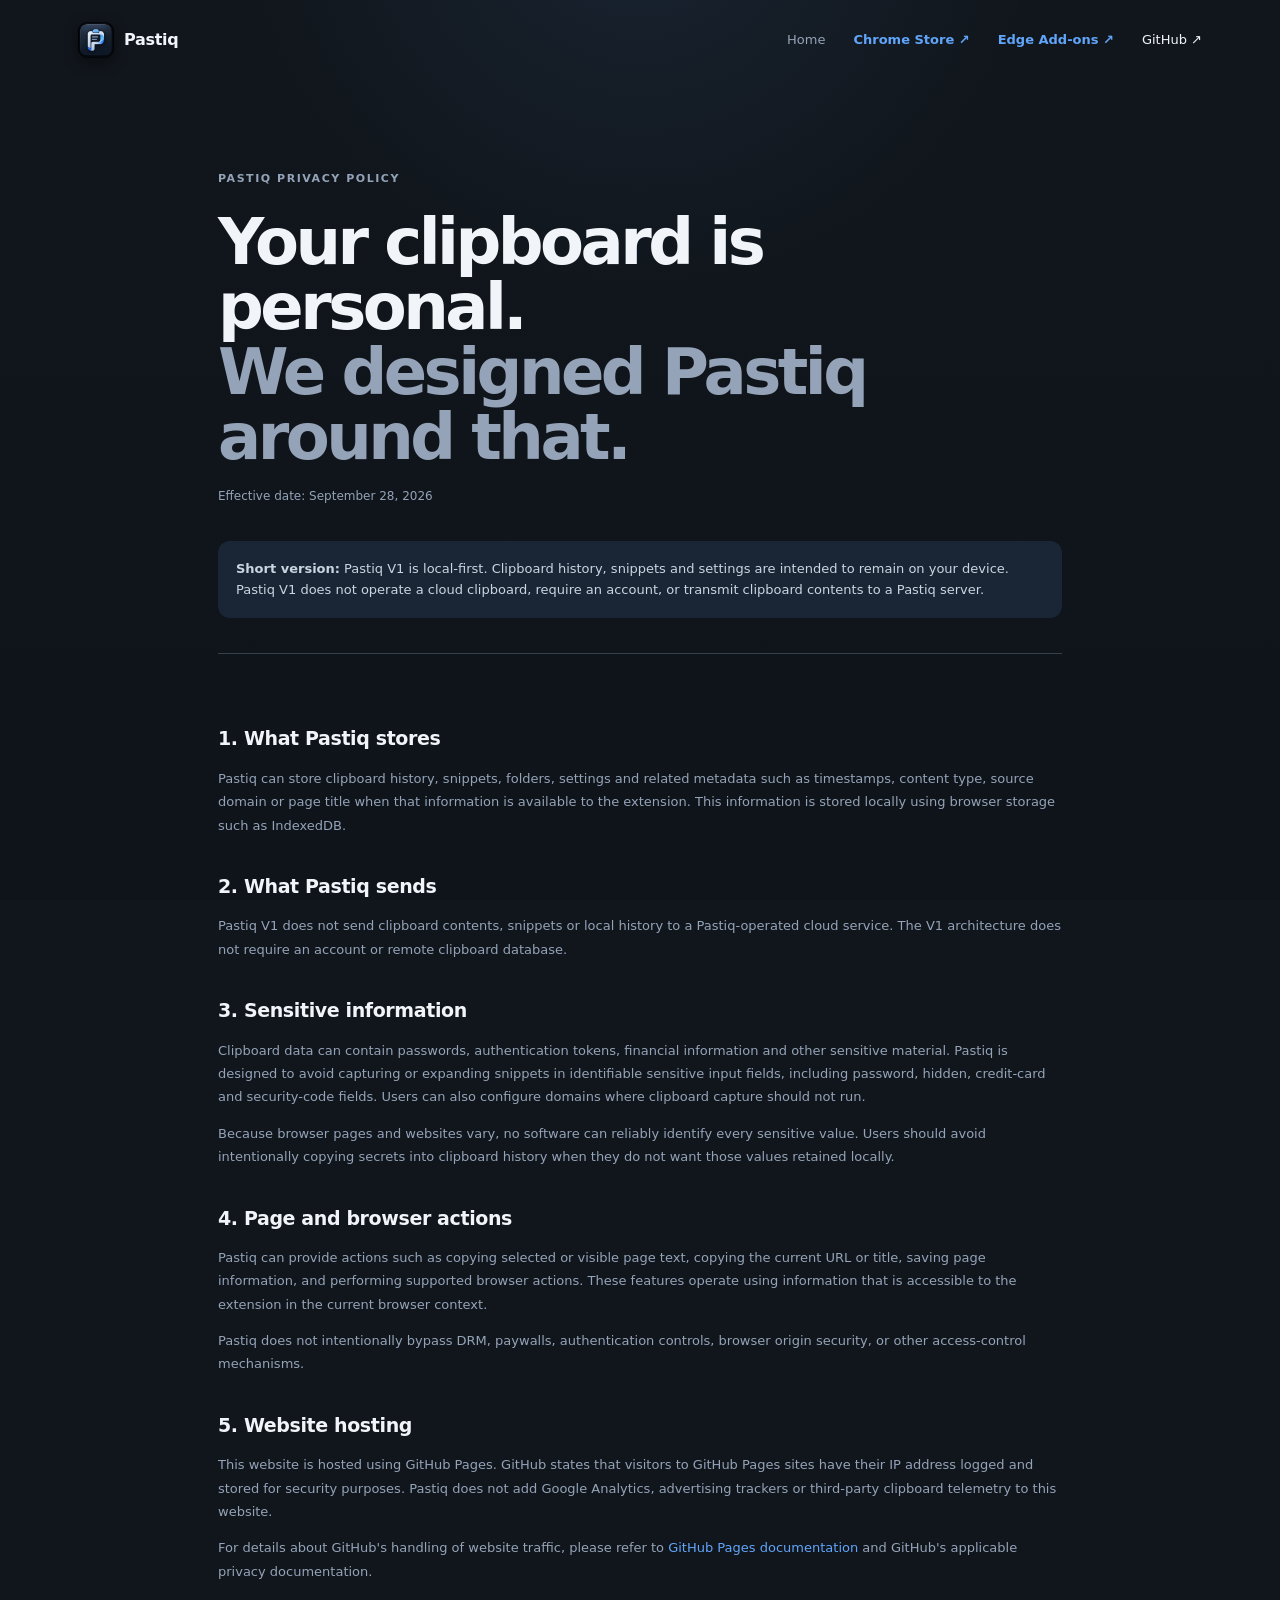
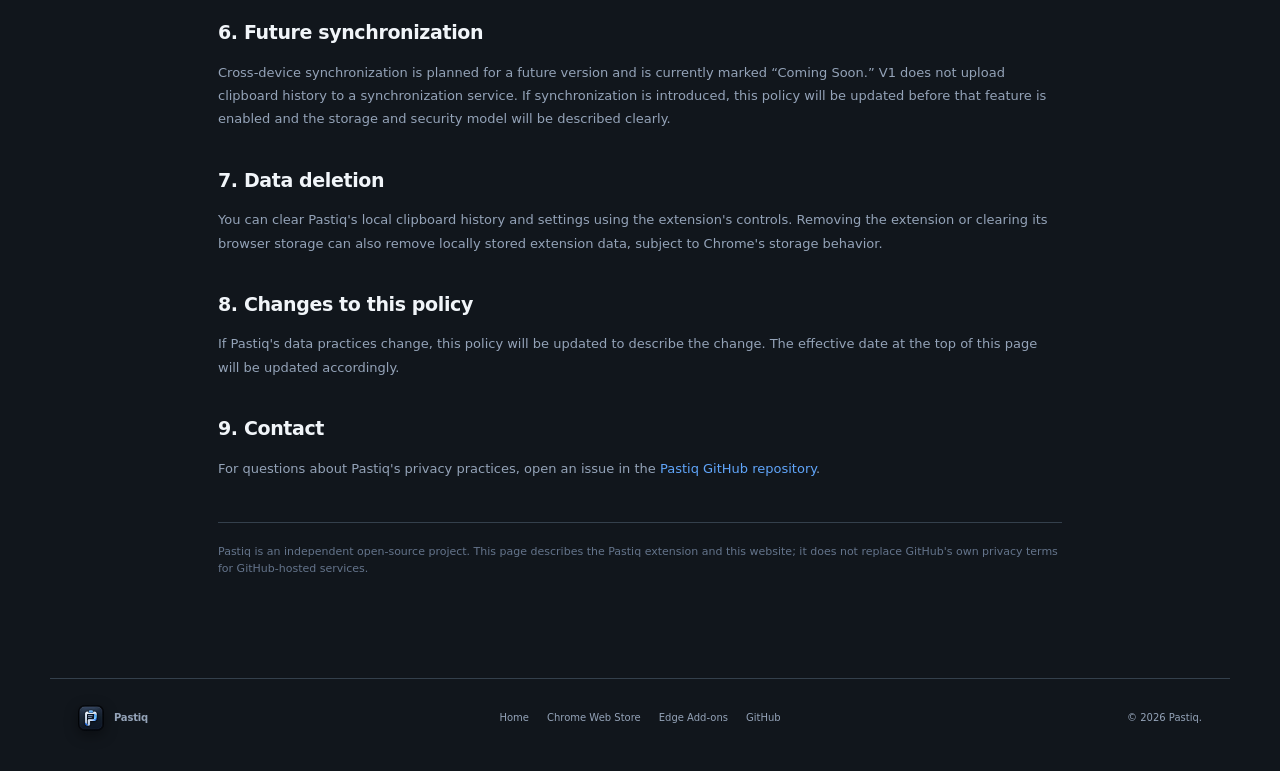
==== commit 63b77cc7: "Feat: Add official Chrome Web Store and Microsoft Edge Add-ons links" ====
--- a/privacy.html
+++ b/privacy.html
@@ -13,7 +13,12 @@
 <body>
   <header class="nav">
     <a class="brand" href="./" aria-label="Pastiq home"><img src="icons/icon128.png" alt="Pastiq logo" class="brand-logo" width="36" height="36"><span>Pastiq</span></a>
-    <nav class="nav-links"><a href="./">Home</a><a class="github-link" href="https://github.com/pratyushkk/pastiq" target="_blank" rel="noopener">GitHub ↗</a></nav>
+    <nav class="nav-links">
+      <a href="./">Home</a>
+      <a class="nav-badge" href="https://chromewebstore.google.com/detail/fnlfffhpiaoiljenmjepgnjdpjjngoed?utm_source=item-share-cb" target="_blank" rel="noopener">Chrome Store ↗</a>
+      <a class="nav-badge" href="https://microsoftedge.microsoft.com/addons/detail/pastiq-%E2%80%94-clipboard-comm/obihcbagfbnngcpdahdcihdpgjglkilc" target="_blank" rel="noopener">Edge Add-ons ↗</a>
+      <a class="github-link" href="https://github.com/pratyushkk/pastiq" target="_blank" rel="noopener">GitHub ↗</a>
+    </nav>
   </header>
 
   <main class="policy">
@@ -60,7 +65,12 @@
 
   <footer class="footer">
     <a class="brand" href="./"><img src="icons/icon48.png" alt="Pastiq logo" class="brand-logo small" width="26" height="26"><span>Pastiq</span></a>
-    <div class="footer-links"><a href="./">Home</a><a href="https://github.com/pratyushkk/pastiq" target="_blank" rel="noopener">GitHub</a></div>
+    <div class="footer-links">
+      <a href="./">Home</a>
+      <a href="https://chromewebstore.google.com/detail/fnlfffhpiaoiljenmjepgnjdpjjngoed?utm_source=item-share-cb" target="_blank" rel="noopener">Chrome Web Store</a>
+      <a href="https://microsoftedge.microsoft.com/addons/detail/pastiq-%E2%80%94-clipboard-comm/obihcbagfbnngcpdahdcihdpgjglkilc" target="_blank" rel="noopener">Edge Add-ons</a>
+      <a href="https://github.com/pratyushkk/pastiq" target="_blank" rel="noopener">GitHub</a>
+    </div>
     <p>© 2026 Pastiq.</p>
   </footer>
 </body>
--- a/styles.css
+++ b/styles.css
@@ -1 +1 @@
-:root{--bg:#11161C;--bg2:#151B22;--surface:#1A2129;--elev:#222B35;--hover:#28333E;--active:#303C48;--border:#34404C;--border2:#465361;--text:#F1F5F9;--text2:#CBD5E1;--muted:#94A3B8;--disabled:#64748B;--blue:#60A5FA;--blue2:#3B82F6;--blueSoft:rgba(96,165,250,.12);--green:#34D399;--purple:#A78BFA;--radius:12px;--font:Inter,ui-sans-serif,system-ui,-apple-system,BlinkMacSystemFont,"Segoe UI",sans-serif}*{box-sizing:border-box}html{scroll-behavior:smooth}body{margin:0;background:var(--bg);color:var(--text);font-family:var(--font);line-height:1.6;-webkit-font-smoothing:antialiased}body:before{content:"";position:fixed;inset:0;pointer-events:none;background:radial-gradient(circle at 50% -10%,rgba(96,165,250,.09),transparent 34%),linear-gradient(180deg,#11161C 0%,#0f141a 100%)}a{color:inherit;text-decoration:none}.ambient{position:absolute;width:420px;height:420px;border-radius:50%;filter:blur(100px);opacity:.08;pointer-events:none}.ambient-one{background:#3B82F6;top:260px;left:-220px}.ambient-two{background:#60A5FA;top:850px;right:-240px}.nav{position:relative;z-index:5;max-width:1180px;margin:auto;padding:22px 28px;display:flex;align-items:center;justify-content:space-between}.brand{display:flex;align-items:center;gap:10px;font-weight:700;letter-spacing:-.02em}.brand-mark{width:34px;height:34px;display:grid;place-items:center}.brand-mark svg{width:34px;height:34px}.brand-mark.small{width:28px;height:28px}.brand-mark.small svg{width:28px;height:28px}.nav-links{display:flex;align-items:center;gap:28px;color:var(--muted);font-size:13px}.nav-links a:hover,.footer a:hover,.text-link:hover{color:var(--text)}.github-link{color:var(--text)!important}.hero{position:relative;z-index:1;max-width:1180px;margin:0 auto;padding:105px 28px 90px;text-align:center}.eyebrow{text-transform:uppercase;letter-spacing:.14em;font-size:11px;font-weight:700;color:var(--muted);display:flex;align-items:center;gap:8px}.hero>.eyebrow{justify-content:center}.status-dot{width:6px;height:6px;border-radius:50%;background:var(--green);box-shadow:0 0 12px rgba(52,211,153,.45)}h1{font-size:clamp(48px,7vw,84px);line-height:1.02;letter-spacing:-.055em;margin:22px 0 24px;font-weight:760}h1 span,h2 span{color:var(--muted)}.hero-copy{max-width:690px;margin:0 auto;color:var(--text2);font-size:17px;line-height:1.7}.hero-actions{display:flex;justify-content:center;gap:10px;margin:30px 0 14px}.button{padding:11px 17px;border-radius:9px;font-size:13px;font-weight:650;border:1px solid var(--border);transition:150ms ease}.button.primary{background:var(--blue);color:#08111b;border-color:var(--blue)}.button.primary:hover{background:var(--blue2);border-color:var(--blue2);transform:translateY(-1px)}.button.secondary{background:rgba(255,255,255,.02);color:var(--text2)}.button.secondary:hover{background:var(--surface);border-color:var(--border2)}.hero-note{font-size:10px;letter-spacing:.18em;color:var(--disabled);margin-top:17px}.product-frame{margin:68px auto 0;max-width:930px;text-align:left;background:rgba(17,22,28,.88);border:1px solid var(--border);border-radius:16px;overflow:hidden;box-shadow:0 30px 90px rgba(0,0,0,.42),0 0 0 1px rgba(255,255,255,.02);backdrop-filter:blur(12px)}.window-bar{height:42px;border-bottom:1px solid var(--border);display:flex;align-items:center;padding:0 14px;position:relative;color:var(--muted);font-size:11px}.window-dots{display:flex;gap:6px}.window-dots i{width:6px;height:6px;border-radius:50%;background:#46515d}.window-title{position:absolute;left:50%;transform:translateX(-50%)}.window-shortcut{margin-left:auto;border:1px solid var(--border);border-radius:5px;padding:2px 6px;font-size:9px}.product-body{display:flex;min-height:470px}.product-side{width:180px;border-right:1px solid var(--border);padding:22px 13px;background:rgba(255,255,255,.01)}.mini-brand{display:flex;align-items:center;gap:8px;font-size:12px;padding:0 9px 22px}.mini-icon{display:grid;place-items:center;width:23px;height:23px;border-radius:7px;background:linear-gradient(135deg,#60A5FA,#3B82F6);color:#07111c;font-weight:800}.side-item{display:flex;align-items:center;gap:9px;color:var(--muted);font-size:11px;padding:9px;border-radius:7px;margin:2px 0}.side-item.active{color:var(--text);background:var(--blueSoft);box-shadow:inset 2px 0 var(--blue)}.product-main{flex:1;padding:23px 25px}.search-demo{height:42px;border:1px solid var(--border);background:var(--surface);border-radius:9px;display:flex;align-items:center;gap:10px;padding:0 11px;color:var(--muted);font-size:12px}.search-demo .search-text{color:var(--text2);flex:1}.search-demo kbd,.keys kbd,.mock-search kbd{font:inherit;color:var(--muted);border:1px solid var(--border);background:var(--bg2);border-radius:5px;padding:2px 6px;font-size:9px}.demo-tabs{display:flex;gap:4px;margin:14px 0 21px;border-bottom:1px solid var(--border);padding-bottom:8px}.demo-tabs span{font-size:10px;color:var(--muted);padding:6px 12px;border-radius:6px}.demo-tabs .selected{color:var(--text);background:var(--blueSoft);box-shadow:inset 0 -1px var(--blue)}.section-label{font-size:10px;font-weight:700;color:var(--text2);margin:16px 0 8px}.section-label a{float:right;color:var(--blue);font-weight:600}.clip-grid{display:grid;grid-template-columns:1fr 1fr;gap:8px}.clip{min-width:0;display:flex;align-items:center;gap:10px;padding:10px;border:1px solid var(--border);background:var(--surface);border-radius:8px}.clip-icon{width:30px;height:30px;flex:0 0 30px;border-radius:7px;display:grid;place-items:center;font-size:13px}.clip-icon.mail{background:rgba(96,165,250,.13);color:#93C5FD}.clip-icon.home{background:rgba(251,191,36,.10);color:#FCD34D}.clip-icon.link{background:rgba(96,165,250,.13);color:#93C5FD}.clip-icon.code{background:rgba(52,211,153,.10);color:#6EE7B7}.clip-icon.text{background:rgba(167,139,250,.10);color:#C4B5FD}.clip b{display:block;font-size:10px;white-space:nowrap;overflow:hidden;text-overflow:ellipsis}.clip small{display:block;color:var(--muted);font-size:9px;white-space:nowrap;overflow:hidden;text-overflow:ellipsis;margin-top:2px}.pin{margin-left:auto;color:var(--blue);font-size:11px}.clip-list{display:grid;gap:7px}.clip-list .clip{padding:9px 10px}.clip-list time{margin-left:auto;color:var(--disabled);font-size:9px}.section{position:relative;z-index:1;max-width:1180px;margin:auto;padding:105px 28px}.section-heading{max-width:680px;margin-bottom:38px}.section-heading h2,.command-copy h2,.privacy-card h2,.download-card h2{font-size:clamp(34px,4vw,54px);line-height:1.08;letter-spacing:-.045em;margin:13px 0 16px}.section-heading p,.command-copy>p{color:var(--muted);max-width:620px;margin:0}.feature-grid{display:grid;grid-template-columns:repeat(3,1fr);gap:12px}.feature-card{min-height:270px;background:linear-gradient(180deg,rgba(34,43,53,.62),rgba(26,33,41,.62));border:1px solid var(--border);border-radius:13px;padding:25px;box-shadow:0 18px 50px rgba(0,0,0,.13)}.feature-card.large{grid-column:span 2;min-height:390px}.feature-icon{width:32px;height:32px;border:1px solid var(--border);border-radius:8px;display:grid;place-items:center;color:var(--blue);background:var(--blueSoft);font-size:13px}.feature-card h3{margin:19px 0 8px;font-size:16px;letter-spacing:-.02em}.feature-card p{color:var(--muted);font-size:12px;line-height:1.7;margin:0}.mock-command{margin-top:25px;border:1px solid var(--border);border-radius:9px;overflow:hidden;background:#131920}.mock-search{height:36px;border-bottom:1px solid var(--border);padding:0 10px;display:flex;align-items:center;gap:8px;font-size:11px;color:var(--text2)}.mock-search kbd{margin-left:auto}.mock-row{display:flex;align-items:center;gap:9px;padding:10px;border-bottom:1px solid rgba(52,64,76,.55)}.mock-row:last-child{border:0}.mock-row>span{width:24px;height:24px;border-radius:6px;display:grid;place-items:center;background:var(--surface);font-size:10px}.mock-row .blue{color:#93C5FD}.mock-row .purple{color:#C4B5FD}.mock-row .green{color:#6EE7B7}.mock-row div{flex:1}.mock-row b{display:block;font-size:10px}.mock-row small{display:block;color:var(--muted);font-size:8px}.mock-row em{font-style:normal;color:var(--disabled);font-size:8px}.stat-row{display:flex;align-items:baseline;gap:9px;margin-top:36px}.stat-row strong{font-size:38px;letter-spacing:-.06em}.stat-row span{font-size:10px;color:var(--muted)}code{font-family:ui-monospace,SFMono-Regular,Menlo,monospace;color:#BFDBFE;background:rgba(96,165,250,.09);padding:2px 5px;border-radius:5px;font-size:.9em}.snippet-chip{margin-top:28px;border:1px solid var(--border);background:var(--surface);border-radius:8px;padding:10px;font-size:10px;display:flex;gap:9px;align-items:center}.snippet-chip span:first-child{color:var(--blue);font-family:monospace}.snippet-chip span:last-child{color:var(--muted);white-space:nowrap;overflow:hidden;text-overflow:ellipsis}.action-stack{display:grid;gap:6px;margin-top:25px}.action-stack span{display:flex;justify-content:space-between;gap:8px;border:1px solid var(--border);background:var(--surface);border-radius:7px;padding:8px;font-size:9px;color:var(--text2)}.action-stack b{font-weight:500;color:var(--blue);font-size:8px}.keys{display:flex;align-items:center;gap:5px;margin-top:34px;color:var(--muted);font-size:11px}.keys kbd{border:1px solid var(--border);background:var(--surface);border-radius:6px;padding:5px 8px;color:var(--text2);font-size:9px}.swatches{display:flex;gap:5px;margin-top:34px}.swatches i{width:28px;height:28px;border-radius:8px;border:1px solid var(--border)}.swatches i:nth-child(1){background:#11161C}.swatches i:nth-child(2){background:#1A2129}.swatches i:nth-child(3){background:#222B35}.swatches i:nth-child(4){background:#34404C}.swatches i:nth-child(5){background:#60A5FA}.command-section{position:relative;z-index:1;max-width:1180px;margin:auto;padding:105px 28px;display:grid;grid-template-columns:1fr 1fr;gap:70px;align-items:center}.command-copy ul{padding:0;margin:28px 0 0;list-style:none;display:grid;gap:12px;color:var(--text2);font-size:12px}.command-copy li span{color:var(--green);margin-right:9px}.command-panel{background:rgba(17,22,28,.9);border:1px solid var(--border);border-radius:14px;padding:12px;box-shadow:0 25px 70px rgba(0,0,0,.3)}.panel-search{height:40px;border:1px solid var(--border);border-radius:8px;background:var(--surface);display:flex;align-items:center;padding:0 11px;color:var(--text2);font-size:11px}.panel-search span{margin-left:auto;color:var(--muted)}.panel-title{font-size:9px;font-weight:700;color:var(--muted);letter-spacing:.12em;padding:17px 7px 7px}.command-row{display:flex;align-items:center;gap:9px;padding:10px 8px;border-radius:7px;color:var(--text2);font-size:10px}.command-row.active{background:var(--blueSoft);box-shadow:inset 0 0 0 1px var(--accent-border)}.command-row>span{color:var(--blue);width:17px;text-align:center}.command-row b{font-weight:550;flex:1}.command-row button{border:1px solid var(--border);background:var(--surface);color:var(--muted);border-radius:5px;padding:4px 7px;font:inherit}.divider{height:1px;background:var(--border);margin:8px 0}.privacy-section{position:relative;z-index:1;max-width:1180px;margin:auto;padding:30px 28px 105px}.privacy-card{display:flex;gap:22px;align-items:flex-start;background:linear-gradient(135deg,rgba(96,165,250,.10),rgba(34,43,53,.6));border:1px solid var(--accent-border);border-radius:14px;padding:32px}.privacy-icon{width:40px;height:40px;border-radius:10px;display:grid;place-items:center;background:var(--blueSoft);color:var(--blue);border:1px solid var(--accent-border);flex:0 0 auto}.privacy-card h2{font-size:30px;margin:7px 0 10px}.privacy-card p{color:var(--muted);font-size:12px;max-width:750px;margin:0 0 10px}.text-link{font-size:12px;color:var(--blue);font-weight:650}.download-section{position:relative;z-index:1;max-width:1180px;margin:auto;padding:0 28px 110px}.download-card{text-align:center;padding:70px 30px;border:1px solid var(--border);border-radius:16px;background:linear-gradient(180deg,rgba(34,43,53,.68),rgba(17,22,28,.68))}.download-card h2{font-size:44px}.download-card p{max-width:600px;margin:0 auto;color:var(--muted);font-size:12px}.download-meta{display:flex;justify-content:center;gap:8px;flex-wrap:wrap;margin-top:24px}.download-meta span{border:1px solid var(--border);background:var(--surface);border-radius:999px;padding:5px 9px;color:var(--muted);font-size:9px}.footer{position:relative;z-index:1;max-width:1180px;margin:auto;padding:26px 28px 40px;border-top:1px solid var(--border);display:grid;grid-template-columns:1fr auto 1fr;align-items:center;gap:18px;color:var(--muted);font-size:10px}.footer-links{display:flex;gap:18px}.footer p{text-align:right;margin:0}.policy{position:relative;z-index:1;max-width:900px;margin:auto;padding:90px 28px 100px}.policy h1{font-size:clamp(40px,5vw,65px);margin-bottom:16px}.policy-lead{color:var(--muted);font-size:12px}.policy-callout{margin:35px 0;border:1px solid var(--accent-border);background:var(--blueSoft);border-radius:12px;padding:18px;color:var(--text2);font-size:13px}.policy-content{border-top:1px solid var(--border);padding-top:35px}.policy-content h2{font-size:19px;letter-spacing:-.02em;margin:34px 0 8px}.policy-content p{color:var(--muted);font-size:13px;line-height:1.8}.policy-content a{color:var(--blue)}.policy-footer-note{margin-top:42px;padding-top:20px;border-top:1px solid var(--border);font-size:11px;color:var(--disabled)}@media(max-width:850px){.nav-links{gap:14px}.feature-grid{grid-template-columns:1fr 1fr}.feature-card.large{grid-column:span 2}.command-section{grid-template-columns:1fr;gap:35px}.product-side{display:none}.product-main{padding:18px}.hero{padding-top:75px}}@media(max-width:620px){.nav{padding:17px 18px}.nav-links a:not(.github-link){display:none}.hero,.section,.command-section,.privacy-section,.download-section,.policy{padding-left:18px;padding-right:18px}.hero{padding-top:62px}.hero-copy{font-size:15px}.feature-grid{grid-template-columns:1fr}.feature-card.large{grid-column:auto}.clip-grid{grid-template-columns:1fr}.product-frame{margin-top:45px}.product-body{min-height:360px}.footer{grid-template-columns:1fr;gap:12px;padding-left:18px;padding-right:18px}.footer p{text-align:left}.privacy-card{flex-direction:column}.download-card{padding:50px 20px}.download-card h2{font-size:34px}}.brand-logo{width:36px;height:36px;border-radius:9px;object-fit:contain;display:block;box-shadow:0 4px 14px rgba(0,0,0,.4)}.brand-logo.small{width:26px;height:26px;border-radius:7px}.hero-badge-logo{width:18px;height:18px;border-radius:5px;display:inline-block;box-shadow:0 2px 6px rgba(0,0,0,.3);vertical-align:middle}.mini-logo{width:22px;height:22px;border-radius:6px;display:block;object-fit:contain}.download-card-logo{width:72px;height:72px;border-radius:18px;display:block;margin:0 auto 16px;box-shadow:0 12px 36px rgba(0,0,0,.5),0 0 0 1px rgba(96,165,250,.3)}@media(prefers-reduced-motion:reduce){html{scroll-behavior:auto}.button{transition:none}}+:root{--bg:#11161C;--bg2:#151B22;--surface:#1A2129;--elev:#222B35;--hover:#28333E;--active:#303C48;--border:#34404C;--border2:#465361;--text:#F1F5F9;--text2:#CBD5E1;--muted:#94A3B8;--disabled:#64748B;--blue:#60A5FA;--blue2:#3B82F6;--blueSoft:rgba(96,165,250,.12);--green:#34D399;--purple:#A78BFA;--radius:12px;--font:Inter,ui-sans-serif,system-ui,-apple-system,BlinkMacSystemFont,"Segoe UI",sans-serif}*{box-sizing:border-box}html{scroll-behavior:smooth}body{margin:0;background:var(--bg);color:var(--text);font-family:var(--font);line-height:1.6;-webkit-font-smoothing:antialiased}body:before{content:"";position:fixed;inset:0;pointer-events:none;background:radial-gradient(circle at 50% -10%,rgba(96,165,250,.09),transparent 34%),linear-gradient(180deg,#11161C 0%,#0f141a 100%)}a{color:inherit;text-decoration:none}.ambient{position:absolute;width:420px;height:420px;border-radius:50%;filter:blur(100px);opacity:.08;pointer-events:none}.ambient-one{background:#3B82F6;top:260px;left:-220px}.ambient-two{background:#60A5FA;top:850px;right:-240px}.nav{position:relative;z-index:5;max-width:1180px;margin:auto;padding:22px 28px;display:flex;align-items:center;justify-content:space-between}.brand{display:flex;align-items:center;gap:10px;font-weight:700;letter-spacing:-.02em}.brand-mark{width:34px;height:34px;display:grid;place-items:center}.brand-mark svg{width:34px;height:34px}.brand-mark.small{width:28px;height:28px}.brand-mark.small svg{width:28px;height:28px}.nav-links{display:flex;align-items:center;gap:28px;color:var(--muted);font-size:13px}.nav-links a:hover,.footer a:hover,.text-link:hover{color:var(--text)}.github-link{color:var(--text)!important}.hero{position:relative;z-index:1;max-width:1180px;margin:0 auto;padding:105px 28px 90px;text-align:center}.eyebrow{text-transform:uppercase;letter-spacing:.14em;font-size:11px;font-weight:700;color:var(--muted);display:flex;align-items:center;gap:8px}.hero>.eyebrow{justify-content:center}.status-dot{width:6px;height:6px;border-radius:50%;background:var(--green);box-shadow:0 0 12px rgba(52,211,153,.45)}h1{font-size:clamp(48px,7vw,84px);line-height:1.02;letter-spacing:-.055em;margin:22px 0 24px;font-weight:760}h1 span,h2 span{color:var(--muted)}.hero-copy{max-width:690px;margin:0 auto;color:var(--text2);font-size:17px;line-height:1.7}.hero-actions{display:flex;justify-content:center;gap:10px;margin:30px 0 14px}.button{padding:11px 17px;border-radius:9px;font-size:13px;font-weight:650;border:1px solid var(--border);transition:150ms ease}.button.primary{background:var(--blue);color:#08111b;border-color:var(--blue)}.button.primary:hover{background:var(--blue2);border-color:var(--blue2);transform:translateY(-1px)}.button.secondary{background:rgba(255,255,255,.02);color:var(--text2)}.button.secondary:hover{background:var(--surface);border-color:var(--border2)}.hero-note{font-size:10px;letter-spacing:.18em;color:var(--disabled);margin-top:17px}.product-frame{margin:68px auto 0;max-width:930px;text-align:left;background:rgba(17,22,28,.88);border:1px solid var(--border);border-radius:16px;overflow:hidden;box-shadow:0 30px 90px rgba(0,0,0,.42),0 0 0 1px rgba(255,255,255,.02);backdrop-filter:blur(12px)}.window-bar{height:42px;border-bottom:1px solid var(--border);display:flex;align-items:center;padding:0 14px;position:relative;color:var(--muted);font-size:11px}.window-dots{display:flex;gap:6px}.window-dots i{width:6px;height:6px;border-radius:50%;background:#46515d}.window-title{position:absolute;left:50%;transform:translateX(-50%)}.window-shortcut{margin-left:auto;border:1px solid var(--border);border-radius:5px;padding:2px 6px;font-size:9px}.product-body{display:flex;min-height:470px}.product-side{width:180px;border-right:1px solid var(--border);padding:22px 13px;background:rgba(255,255,255,.01)}.mini-brand{display:flex;align-items:center;gap:8px;font-size:12px;padding:0 9px 22px}.mini-icon{display:grid;place-items:center;width:23px;height:23px;border-radius:7px;background:linear-gradient(135deg,#60A5FA,#3B82F6);color:#07111c;font-weight:800}.side-item{display:flex;align-items:center;gap:9px;color:var(--muted);font-size:11px;padding:9px;border-radius:7px;margin:2px 0}.side-item.active{color:var(--text);background:var(--blueSoft);box-shadow:inset 2px 0 var(--blue)}.product-main{flex:1;padding:23px 25px}.search-demo{height:42px;border:1px solid var(--border);background:var(--surface);border-radius:9px;display:flex;align-items:center;gap:10px;padding:0 11px;color:var(--muted);font-size:12px}.search-demo .search-text{color:var(--text2);flex:1}.search-demo kbd,.keys kbd,.mock-search kbd{font:inherit;color:var(--muted);border:1px solid var(--border);background:var(--bg2);border-radius:5px;padding:2px 6px;font-size:9px}.demo-tabs{display:flex;gap:4px;margin:14px 0 21px;border-bottom:1px solid var(--border);padding-bottom:8px}.demo-tabs span{font-size:10px;color:var(--muted);padding:6px 12px;border-radius:6px}.demo-tabs .selected{color:var(--text);background:var(--blueSoft);box-shadow:inset 0 -1px var(--blue)}.section-label{font-size:10px;font-weight:700;color:var(--text2);margin:16px 0 8px}.section-label a{float:right;color:var(--blue);font-weight:600}.clip-grid{display:grid;grid-template-columns:1fr 1fr;gap:8px}.clip{min-width:0;display:flex;align-items:center;gap:10px;padding:10px;border:1px solid var(--border);background:var(--surface);border-radius:8px}.clip-icon{width:30px;height:30px;flex:0 0 30px;border-radius:7px;display:grid;place-items:center;font-size:13px}.clip-icon.mail{background:rgba(96,165,250,.13);color:#93C5FD}.clip-icon.home{background:rgba(251,191,36,.10);color:#FCD34D}.clip-icon.link{background:rgba(96,165,250,.13);color:#93C5FD}.clip-icon.code{background:rgba(52,211,153,.10);color:#6EE7B7}.clip-icon.text{background:rgba(167,139,250,.10);color:#C4B5FD}.clip b{display:block;font-size:10px;white-space:nowrap;overflow:hidden;text-overflow:ellipsis}.clip small{display:block;color:var(--muted);font-size:9px;white-space:nowrap;overflow:hidden;text-overflow:ellipsis;margin-top:2px}.pin{margin-left:auto;color:var(--blue);font-size:11px}.clip-list{display:grid;gap:7px}.clip-list .clip{padding:9px 10px}.clip-list time{margin-left:auto;color:var(--disabled);font-size:9px}.section{position:relative;z-index:1;max-width:1180px;margin:auto;padding:105px 28px}.section-heading{max-width:680px;margin-bottom:38px}.section-heading h2,.command-copy h2,.privacy-card h2,.download-card h2{font-size:clamp(34px,4vw,54px);line-height:1.08;letter-spacing:-.045em;margin:13px 0 16px}.section-heading p,.command-copy>p{color:var(--muted);max-width:620px;margin:0}.feature-grid{display:grid;grid-template-columns:repeat(3,1fr);gap:12px}.feature-card{min-height:270px;background:linear-gradient(180deg,rgba(34,43,53,.62),rgba(26,33,41,.62));border:1px solid var(--border);border-radius:13px;padding:25px;box-shadow:0 18px 50px rgba(0,0,0,.13)}.feature-card.large{grid-column:span 2;min-height:390px}.feature-icon{width:32px;height:32px;border:1px solid var(--border);border-radius:8px;display:grid;place-items:center;color:var(--blue);background:var(--blueSoft);font-size:13px}.feature-card h3{margin:19px 0 8px;font-size:16px;letter-spacing:-.02em}.feature-card p{color:var(--muted);font-size:12px;line-height:1.7;margin:0}.mock-command{margin-top:25px;border:1px solid var(--border);border-radius:9px;overflow:hidden;background:#131920}.mock-search{height:36px;border-bottom:1px solid var(--border);padding:0 10px;display:flex;align-items:center;gap:8px;font-size:11px;color:var(--text2)}.mock-search kbd{margin-left:auto}.mock-row{display:flex;align-items:center;gap:9px;padding:10px;border-bottom:1px solid rgba(52,64,76,.55)}.mock-row:last-child{border:0}.mock-row>span{width:24px;height:24px;border-radius:6px;display:grid;place-items:center;background:var(--surface);font-size:10px}.mock-row .blue{color:#93C5FD}.mock-row .purple{color:#C4B5FD}.mock-row .green{color:#6EE7B7}.mock-row div{flex:1}.mock-row b{display:block;font-size:10px}.mock-row small{display:block;color:var(--muted);font-size:8px}.mock-row em{font-style:normal;color:var(--disabled);font-size:8px}.stat-row{display:flex;align-items:baseline;gap:9px;margin-top:36px}.stat-row strong{font-size:38px;letter-spacing:-.06em}.stat-row span{font-size:10px;color:var(--muted)}code{font-family:ui-monospace,SFMono-Regular,Menlo,monospace;color:#BFDBFE;background:rgba(96,165,250,.09);padding:2px 5px;border-radius:5px;font-size:.9em}.snippet-chip{margin-top:28px;border:1px solid var(--border);background:var(--surface);border-radius:8px;padding:10px;font-size:10px;display:flex;gap:9px;align-items:center}.snippet-chip span:first-child{color:var(--blue);font-family:monospace}.snippet-chip span:last-child{color:var(--muted);white-space:nowrap;overflow:hidden;text-overflow:ellipsis}.action-stack{display:grid;gap:6px;margin-top:25px}.action-stack span{display:flex;justify-content:space-between;gap:8px;border:1px solid var(--border);background:var(--surface);border-radius:7px;padding:8px;font-size:9px;color:var(--text2)}.action-stack b{font-weight:500;color:var(--blue);font-size:8px}.keys{display:flex;align-items:center;gap:5px;margin-top:34px;color:var(--muted);font-size:11px}.keys kbd{border:1px solid var(--border);background:var(--surface);border-radius:6px;padding:5px 8px;color:var(--text2);font-size:9px}.swatches{display:flex;gap:5px;margin-top:34px}.swatches i{width:28px;height:28px;border-radius:8px;border:1px solid var(--border)}.swatches i:nth-child(1){background:#11161C}.swatches i:nth-child(2){background:#1A2129}.swatches i:nth-child(3){background:#222B35}.swatches i:nth-child(4){background:#34404C}.swatches i:nth-child(5){background:#60A5FA}.command-section{position:relative;z-index:1;max-width:1180px;margin:auto;padding:105px 28px;display:grid;grid-template-columns:1fr 1fr;gap:70px;align-items:center}.command-copy ul{padding:0;margin:28px 0 0;list-style:none;display:grid;gap:12px;color:var(--text2);font-size:12px}.command-copy li span{color:var(--green);margin-right:9px}.command-panel{background:rgba(17,22,28,.9);border:1px solid var(--border);border-radius:14px;padding:12px;box-shadow:0 25px 70px rgba(0,0,0,.3)}.panel-search{height:40px;border:1px solid var(--border);border-radius:8px;background:var(--surface);display:flex;align-items:center;padding:0 11px;color:var(--text2);font-size:11px}.panel-search span{margin-left:auto;color:var(--muted)}.panel-title{font-size:9px;font-weight:700;color:var(--muted);letter-spacing:.12em;padding:17px 7px 7px}.command-row{display:flex;align-items:center;gap:9px;padding:10px 8px;border-radius:7px;color:var(--text2);font-size:10px}.command-row.active{background:var(--blueSoft);box-shadow:inset 0 0 0 1px var(--accent-border)}.command-row>span{color:var(--blue);width:17px;text-align:center}.command-row b{font-weight:550;flex:1}.command-row button{border:1px solid var(--border);background:var(--surface);color:var(--muted);border-radius:5px;padding:4px 7px;font:inherit}.divider{height:1px;background:var(--border);margin:8px 0}.privacy-section{position:relative;z-index:1;max-width:1180px;margin:auto;padding:30px 28px 105px}.privacy-card{display:flex;gap:22px;align-items:flex-start;background:linear-gradient(135deg,rgba(96,165,250,.10),rgba(34,43,53,.6));border:1px solid var(--accent-border);border-radius:14px;padding:32px}.privacy-icon{width:40px;height:40px;border-radius:10px;display:grid;place-items:center;background:var(--blueSoft);color:var(--blue);border:1px solid var(--accent-border);flex:0 0 auto}.privacy-card h2{font-size:30px;margin:7px 0 10px}.privacy-card p{color:var(--muted);font-size:12px;max-width:750px;margin:0 0 10px}.text-link{font-size:12px;color:var(--blue);font-weight:650}.download-section{position:relative;z-index:1;max-width:1180px;margin:auto;padding:0 28px 110px}.download-card{text-align:center;padding:70px 30px;border:1px solid var(--border);border-radius:16px;background:linear-gradient(180deg,rgba(34,43,53,.68),rgba(17,22,28,.68))}.download-card h2{font-size:44px}.download-card p{max-width:600px;margin:0 auto;color:var(--muted);font-size:12px}.download-meta{display:flex;justify-content:center;gap:8px;flex-wrap:wrap;margin-top:24px}.download-meta span{border:1px solid var(--border);background:var(--surface);border-radius:999px;padding:5px 9px;color:var(--muted);font-size:9px}.footer{position:relative;z-index:1;max-width:1180px;margin:auto;padding:26px 28px 40px;border-top:1px solid var(--border);display:grid;grid-template-columns:1fr auto 1fr;align-items:center;gap:18px;color:var(--muted);font-size:10px}.footer-links{display:flex;gap:18px}.footer p{text-align:right;margin:0}.policy{position:relative;z-index:1;max-width:900px;margin:auto;padding:90px 28px 100px}.policy h1{font-size:clamp(40px,5vw,65px);margin-bottom:16px}.policy-lead{color:var(--muted);font-size:12px}.policy-callout{margin:35px 0;border:1px solid var(--accent-border);background:var(--blueSoft);border-radius:12px;padding:18px;color:var(--text2);font-size:13px}.policy-content{border-top:1px solid var(--border);padding-top:35px}.policy-content h2{font-size:19px;letter-spacing:-.02em;margin:34px 0 8px}.policy-content p{color:var(--muted);font-size:13px;line-height:1.8}.policy-content a{color:var(--blue)}.policy-footer-note{margin-top:42px;padding-top:20px;border-top:1px solid var(--border);font-size:11px;color:var(--disabled)}@media(max-width:850px){.nav-links{gap:14px}.feature-grid{grid-template-columns:1fr 1fr}.feature-card.large{grid-column:span 2}.command-section{grid-template-columns:1fr;gap:35px}.product-side{display:none}.product-main{padding:18px}.hero{padding-top:75px}}@media(max-width:620px){.nav{padding:17px 18px}.nav-links a:not(.github-link){display:none}.hero,.section,.command-section,.privacy-section,.download-section,.policy{padding-left:18px;padding-right:18px}.hero{padding-top:62px}.hero-copy{font-size:15px}.feature-grid{grid-template-columns:1fr}.feature-card.large{grid-column:auto}.clip-grid{grid-template-columns:1fr}.product-frame{margin-top:45px}.product-body{min-height:360px}.footer{grid-template-columns:1fr;gap:12px;padding-left:18px;padding-right:18px}.footer p{text-align:left}.privacy-card{flex-direction:column}.download-card{padding:50px 20px}.download-card h2{font-size:34px}}.brand-logo{width:36px;height:36px;border-radius:9px;object-fit:contain;display:block;box-shadow:0 4px 14px rgba(0,0,0,.4)}.brand-logo.small{width:26px;height:26px;border-radius:7px}.hero-badge-logo{width:18px;height:18px;border-radius:5px;display:inline-block;box-shadow:0 2px 6px rgba(0,0,0,.3);vertical-align:middle}.mini-logo{width:22px;height:22px;border-radius:6px;display:block;object-fit:contain}.download-card-logo{width:72px;height:72px;border-radius:18px;display:block;margin:0 auto 16px;box-shadow:0 12px 36px rgba(0,0,0,.5),0 0 0 1px rgba(96,165,250,.3)}.button.chrome-btn{background:#1d4ed8;color:#f8fafc;border-color:#3b82f6;display:inline-flex;align-items:center;gap:8px}.button.chrome-btn:hover{background:#2563eb;border-color:#60a5fa;color:#fff;transform:translateY(-1px)}.button.edge-btn{background:#047857;color:#f8fafc;border-color:#10b981;display:inline-flex;align-items:center;gap:8px}.button.edge-btn:hover{background:#059669;border-color:#34d399;color:#fff;transform:translateY(-1px)}.button svg{width:16px;height:16px;flex:0 0 16px;display:inline-block;vertical-align:middle}.nav-badge{color:var(--blue)!important;font-weight:600}@media(prefers-reduced-motion:reduce){html{scroll-behavior:auto}.button{transition:none}}
